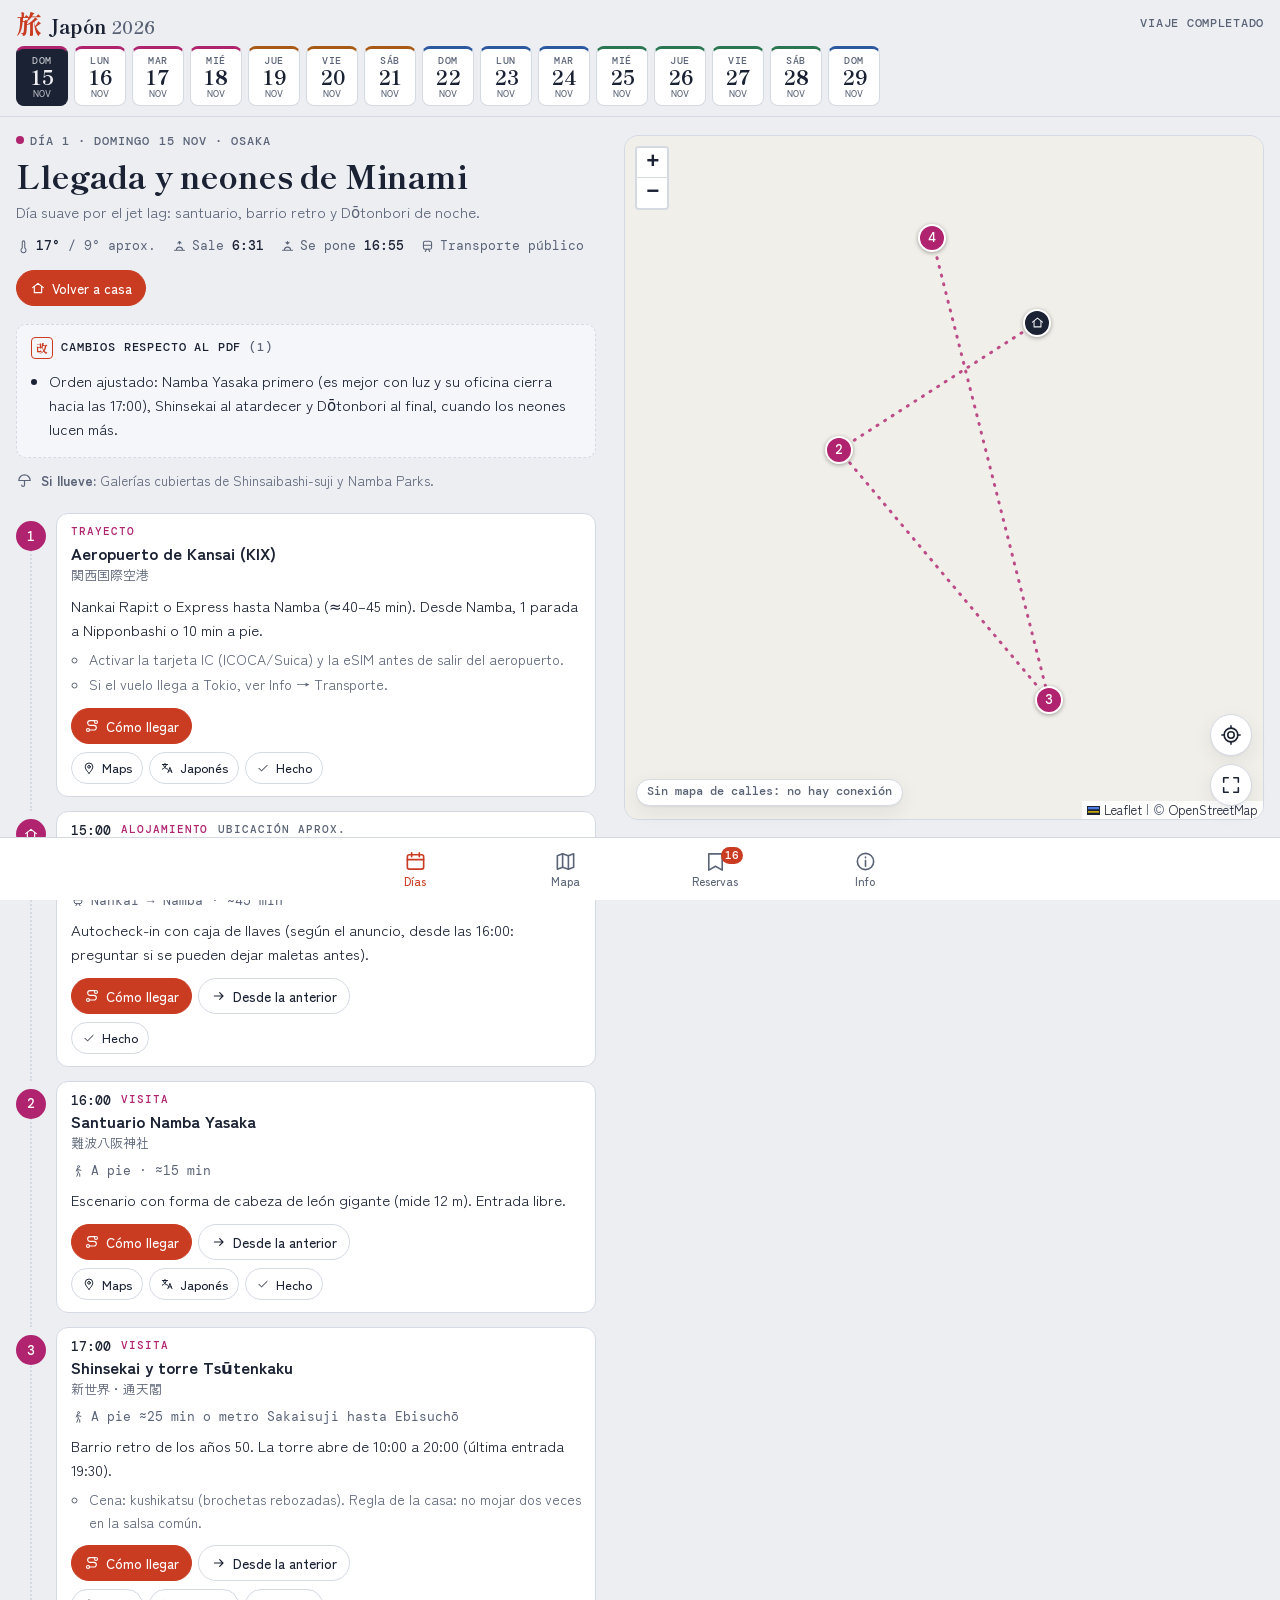
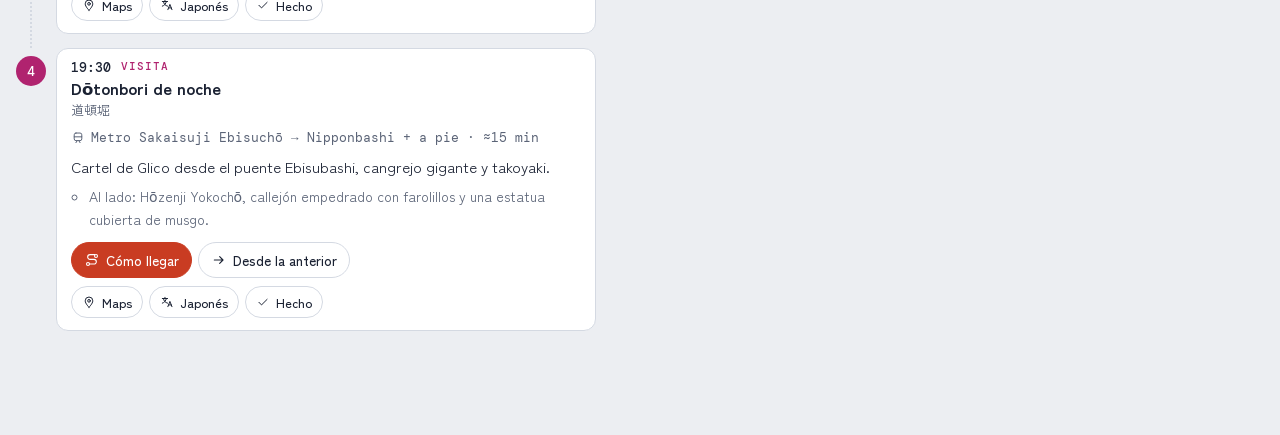
==== japon/index.html @ c103ef63 "Añadir app «Ruta Japón 2026» con itinerario revisado y mapas App web estática en japon/ para el viaj" ====
<!DOCTYPE html>
<html lang="es">
<head>
  <meta charset="UTF-8" />
  <meta name="viewport" content="width=device-width, initial-scale=1, viewport-fit=cover" />
  <title>Ruta Japón 2026</title>
  <meta name="description" content="Itinerario revisado del viaje a Japón (15–29 nov 2026) con mapas, rutas y reservas." />
  <meta name="theme-color" content="#1b2233" />
  <link rel="manifest" href="manifest.webmanifest" />
  <link rel="icon" href="icon.svg" type="image/svg+xml" />
  <link rel="apple-touch-icon" href="icon-192.png" />
  <meta name="apple-mobile-web-app-capable" content="yes" />
  <meta name="apple-mobile-web-app-status-bar-style" content="black-translucent" />
  <link rel="preconnect" href="https://fonts.googleapis.com" />
  <link rel="preconnect" href="https://fonts.gstatic.com" crossorigin />
  <link rel="stylesheet" href="https://fonts.googleapis.com/css2?family=DM+Mono:wght@400;500&family=Shippori+Mincho+B1:wght@600;800&family=Zen+Kaku+Gothic+New:wght@400;500;700&display=swap" />
  <link rel="stylesheet" href="vendor/leaflet/leaflet.css" />
  <link rel="stylesheet" href="styles.css" />
</head>
<body>
  <header class="topbar">
    <div class="topbar__row">
      <a class="brand" href="#dia-1" aria-label="Ruta Japón 2026, ir al primer día">
        <span class="brand__kanji" aria-hidden="true">旅</span>
        <span class="brand__text">Japón <span class="brand__year">2026</span></span>
      </a>
      <p class="status" id="status" aria-live="polite"></p>
    </div>
    <nav class="daystrip" id="daystrip" aria-label="Días del viaje"></nav>
  </header>

  <main id="main">
    <section class="view view--day" id="view-dias" aria-labelledby="day-title">
      <div class="day-layout">
        <div class="day-map-wrap">
          <div class="map" id="daymap" role="region" aria-label="Mapa del día"></div>
          <div class="map-tools">
            <button class="tool" type="button" id="btn-locate" aria-label="Mostrar mi ubicación">
              <svg viewBox="0 0 24 24" aria-hidden="true"><circle cx="12" cy="12" r="3.5"/><path d="M12 2v3M12 19v3M2 12h3M19 12h3"/><circle cx="12" cy="12" r="7.5" fill="none"/></svg>
            </button>
            <button class="tool" type="button" id="btn-fit" aria-label="Encuadrar todas las paradas del día">
              <svg viewBox="0 0 24 24" aria-hidden="true"><path d="M4 9V4h5M20 9V4h-5M4 15v5h5M20 15v5h-5"/></svg>
            </button>
          </div>
          <p class="map-offline" id="daymap-offline" hidden>Sin mapa de calles: no hay conexión</p>
        </div>
        <div class="day-body" id="day-body"></div>
      </div>
    </section>

    <section class="view view--map" id="view-mapa" hidden aria-label="Mapa de todo el viaje">
      <div class="overview">
        <div class="map map--full" id="tripmap" role="region" aria-label="Mapa del viaje completo"></div>
        <div class="legend" id="legend"></div>
        <div class="map-tools map-tools--overview">
          <button class="tool" type="button" id="btn-locate-2" aria-label="Mostrar mi ubicación">
            <svg viewBox="0 0 24 24" aria-hidden="true"><circle cx="12" cy="12" r="3.5"/><path d="M12 2v3M12 19v3M2 12h3M19 12h3"/><circle cx="12" cy="12" r="7.5" fill="none"/></svg>
          </button>
        </div>
        <p class="map-offline" id="tripmap-offline" hidden>Sin mapa de calles: no hay conexión</p>
      </div>
    </section>

    <section class="view view--list" id="view-reservas" hidden aria-labelledby="bk-title">
      <div class="page">
        <h1 class="page__title" id="bk-title">Reservas y trámites</h1>
        <p class="page__lead" id="bk-lead"></p>
        <ol class="bookings" id="bookings"></ol>
      </div>
    </section>

    <section class="view view--list" id="view-info" hidden aria-labelledby="info-title">
      <div class="page" id="info"></div>
    </section>
  </main>

  <nav class="tabbar" aria-label="Secciones">
    <a class="tab" href="#dia-1" data-tab="dias">
      <svg viewBox="0 0 24 24" aria-hidden="true"><rect x="3.5" y="5" width="17" height="15" rx="2"/><path d="M3.5 10h17M8 3v4M16 3v4"/></svg>
      <span>Días</span>
    </a>
    <a class="tab" href="#mapa" data-tab="mapa">
      <svg viewBox="0 0 24 24" aria-hidden="true"><path d="M9 4 3.5 6v14L9 18l6 2 5.5-2V4L15 6z"/><path d="M9 4v14M15 6v14"/></svg>
      <span>Mapa</span>
    </a>
    <a class="tab" href="#reservas" data-tab="reservas">
      <svg viewBox="0 0 24 24" aria-hidden="true"><path d="M5 4h14v17l-7-4-7 4z"/></svg>
      <span>Reservas</span><b class="tab__badge" id="bk-badge" hidden></b>
    </a>
    <a class="tab" href="#info" data-tab="info">
      <svg viewBox="0 0 24 24" aria-hidden="true"><circle cx="12" cy="12" r="8.5"/><path d="M12 11v6M12 7.5v.5"/></svg>
      <span>Info</span>
    </a>
  </nav>

  <dialog class="sheet" id="jp-sheet" aria-labelledby="jp-sheet-name">
    <form method="dialog" class="sheet__inner">
      <p class="sheet__eyebrow">Enseñar al taxista o al personal</p>
      <p class="sheet__ja" id="jp-sheet-name" lang="ja"></p>
      <p class="sheet__addr" id="jp-sheet-addr" lang="ja"></p>
      <p class="sheet__phrase" lang="ja">ここまでお願いします。</p>
      <p class="sheet__es" id="jp-sheet-es"></p>
      <button class="btn btn--primary sheet__close" value="close">Cerrar</button>
    </form>
  </dialog>

  <div class="toast" id="toast" role="status" aria-live="polite" hidden></div>

  <script src="vendor/leaflet/leaflet.js"></script>
  <script src="coast.js"></script>
  <script src="data.js"></script>
  <script src="app.js"></script>
</body>
</html>
---- japon/vendor/leaflet/leaflet.css ----
/* required styles */

.leaflet-pane,
.leaflet-tile,
.leaflet-marker-icon,
.leaflet-marker-shadow,
.leaflet-tile-container,
.leaflet-pane > svg,
.leaflet-pane > canvas,
.leaflet-zoom-box,
.leaflet-image-layer,
.leaflet-layer {
	position: absolute;
	left: 0;
	top: 0;
	}
.leaflet-container {
	overflow: hidden;
	}
.leaflet-tile,
.leaflet-marker-icon,
.leaflet-marker-shadow {
	-webkit-user-select: none;
	   -moz-user-select: none;
	        user-select: none;
	  -webkit-user-drag: none;
	}
/* Prevents IE11 from highlighting tiles in blue */
.leaflet-tile::selection {
	background: transparent;
}
/* Safari renders non-retina tile on retina better with this, but Chrome is worse */
.leaflet-safari .leaflet-tile {
	image-rendering: -webkit-optimize-contrast;
	}
/* hack that prevents hw layers "stretching" when loading new tiles */
.leaflet-safari .leaflet-tile-container {
	width: 1600px;
	height: 1600px;
	-webkit-transform-origin: 0 0;
	}
.leaflet-marker-icon,
.leaflet-marker-shadow {
	display: block;
	}
/* .leaflet-container svg: reset svg max-width decleration shipped in Joomla! (joomla.org) 3.x */
/* .leaflet-container img: map is broken in FF if you have max-width: 100% on tiles */
.leaflet-container .leaflet-overlay-pane svg {
	max-width: none !important;
	max-height: none !important;
	}
.leaflet-container .leaflet-marker-pane img,
.leaflet-container .leaflet-shadow-pane img,
.leaflet-container .leaflet-tile-pane img,
.leaflet-container img.leaflet-image-layer,
.leaflet-container .leaflet-tile {
	max-width: none !important;
	max-height: none !important;
	width: auto;
	padding: 0;
	}

.leaflet-container img.leaflet-tile {
	/* See: https://bugs.chromium.org/p/chromium/issues/detail?id=600120 */
	mix-blend-mode: plus-lighter;
}

.leaflet-container.leaflet-touch-zoom {
	-ms-touch-action: pan-x pan-y;
	touch-action: pan-x pan-y;
	}
.leaflet-container.leaflet-touch-drag {
	-ms-touch-action: pinch-zoom;
	/* Fallback for FF which doesn't support pinch-zoom */
	touch-action: none;
	touch-action: pinch-zoom;
}
.leaflet-container.leaflet-touch-drag.leaflet-touch-zoom {
	-ms-touch-action: none;
	touch-action: none;
}
.leaflet-container {
	-webkit-tap-highlight-color: transparent;
}
.leaflet-container a {
	-webkit-tap-highlight-color: rgba(51, 181, 229, 0.4);
}
.leaflet-tile {
	filter: inherit;
	visibility: hidden;
	}
.leaflet-tile-loaded {
	visibility: inherit;
	}
.leaflet-zoom-box {
	width: 0;
	height: 0;
	-moz-box-sizing: border-box;
	     box-sizing: border-box;
	z-index: 800;
	}
/* workaround for https://bugzilla.mozilla.org/show_bug.cgi?id=888319 */
.leaflet-overlay-pane svg {
	-moz-user-select: none;
	}

.leaflet-pane         { z-index: 400; }

.leaflet-tile-pane    { z-index: 200; }
.leaflet-overlay-pane { z-index: 400; }
.leaflet-shadow-pane  { z-index: 500; }
.leaflet-marker-pane  { z-index: 600; }
.leaflet-tooltip-pane   { z-index: 650; }
.leaflet-popup-pane   { z-index: 700; }

.leaflet-map-pane canvas { z-index: 100; }
.leaflet-map-pane svg    { z-index: 200; }

.leaflet-vml-shape {
	width: 1px;
	height: 1px;
	}
.lvml {
	behavior: url(#default#VML);
	display: inline-block;
	position: absolute;
	}


/* control positioning */

.leaflet-control {
	position: relative;
	z-index: 800;
	pointer-events: visiblePainted; /* IE 9-10 doesn't have auto */
	pointer-events: auto;
	}
.leaflet-top,
.leaflet-bottom {
	position: absolute;
	z-index: 1000;
	pointer-events: none;
	}
.leaflet-top {
	top: 0;
	}
.leaflet-right {
	right: 0;
	}
.leaflet-bottom {
	bottom: 0;
	}
.leaflet-left {
	left: 0;
	}
.leaflet-control {
	float: left;
	clear: both;
	}
.leaflet-right .leaflet-control {
	float: right;
	}
.leaflet-top .leaflet-control {
	margin-top: 10px;
	}
.leaflet-bottom .leaflet-control {
	margin-bottom: 10px;
	}
.leaflet-left .leaflet-control {
	margin-left: 10px;
	}
.leaflet-right .leaflet-control {
	margin-right: 10px;
	}


/* zoom and fade animations */

.leaflet-fade-anim .leaflet-popup {
	opacity: 0;
	-webkit-transition: opacity 0.2s linear;
	   -moz-transition: opacity 0.2s linear;
	        transition: opacity 0.2s linear;
	}
.leaflet-fade-anim .leaflet-map-pane .leaflet-popup {
	opacity: 1;
	}
.leaflet-zoom-animated {
	-webkit-transform-origin: 0 0;
	    -ms-transform-origin: 0 0;
	        transform-origin: 0 0;
	}
svg.leaflet-zoom-animated {
	will-change: transform;
}

.leaflet-zoom-anim .leaflet-zoom-animated {
	-webkit-transition: -webkit-transform 0.25s cubic-bezier(0,0,0.25,1);
	   -moz-transition:    -moz-transform 0.25s cubic-bezier(0,0,0.25,1);
	        transition:         transform 0.25s cubic-bezier(0,0,0.25,1);
	}
.leaflet-zoom-anim .leaflet-tile,
.leaflet-pan-anim .leaflet-tile {
	-webkit-transition: none;
	   -moz-transition: none;
	        transition: none;
	}

.leaflet-zoom-anim .leaflet-zoom-hide {
	visibility: hidden;
	}


/* cursors */

.leaflet-interactive {
	cursor: pointer;
	}
.leaflet-grab {
	cursor: -webkit-grab;
	cursor:    -moz-grab;
	cursor:         grab;
	}
.leaflet-crosshair,
.leaflet-crosshair .leaflet-interactive {
	cursor: crosshair;
	}
.leaflet-popup-pane,
.leaflet-control {
	cursor: auto;
	}
.leaflet-dragging .leaflet-grab,
.leaflet-dragging .leaflet-grab .leaflet-interactive,
.leaflet-dragging .leaflet-marker-draggable {
	cursor: move;
	cursor: -webkit-grabbing;
	cursor:    -moz-grabbing;
	cursor:         grabbing;
	}

/* marker & overlays interactivity */
.leaflet-marker-icon,
.leaflet-marker-shadow,
.leaflet-image-layer,
.leaflet-pane > svg path,
.leaflet-tile-container {
	pointer-events: none;
	}

.leaflet-marker-icon.leaflet-interactive,
.leaflet-image-layer.leaflet-interactive,
.leaflet-pane > svg path.leaflet-interactive,
svg.leaflet-image-layer.leaflet-interactive path {
	pointer-events: visiblePainted; /* IE 9-10 doesn't have auto */
	pointer-events: auto;
	}

/* visual tweaks */

.leaflet-container {
	background: #ddd;
	outline-offset: 1px;
	}
.leaflet-container a {
	color: #0078A8;
	}
.leaflet-zoom-box {
	border: 2px dotted #38f;
	background: rgba(255,255,255,0.5);
	}


/* general typography */
.leaflet-container {
	font-family: "Helvetica Neue", Arial, Helvetica, sans-serif;
	font-size: 12px;
	font-size: 0.75rem;
	line-height: 1.5;
	}


/* general toolbar styles */

.leaflet-bar {
	box-shadow: 0 1px 5px rgba(0,0,0,0.65);
	border-radius: 4px;
	}
.leaflet-bar a {
	background-color: #fff;
	border-bottom: 1px solid #ccc;
	width: 26px;
	height: 26px;
	line-height: 26px;
	display: block;
	text-align: center;
	text-decoration: none;
	color: black;
	}
.leaflet-bar a,
.leaflet-control-layers-toggle {
	background-position: 50% 50%;
	background-repeat: no-repeat;
	display: block;
	}
.leaflet-bar a:hover,
.leaflet-bar a:focus {
	background-color: #f4f4f4;
	}
.leaflet-bar a:first-child {
	border-top-left-radius: 4px;
	border-top-right-radius: 4px;
	}
.leaflet-bar a:last-child {
	border-bottom-left-radius: 4px;
	border-bottom-right-radius: 4px;
	border-bottom: none;
	}
.leaflet-bar a.leaflet-disabled {
	cursor: default;
	background-color: #f4f4f4;
	color: #bbb;
	}

.leaflet-touch .leaflet-bar a {
	width: 30px;
	height: 30px;
	line-height: 30px;
	}
.leaflet-touch .leaflet-bar a:first-child {
	border-top-left-radius: 2px;
	border-top-right-radius: 2px;
	}
.leaflet-touch .leaflet-bar a:last-child {
	border-bottom-left-radius: 2px;
	border-bottom-right-radius: 2px;
	}

/* zoom control */

.leaflet-control-zoom-in,
.leaflet-control-zoom-out {
	font: bold 18px 'Lucida Console', Monaco, monospace;
	text-indent: 1px;
	}

.leaflet-touch .leaflet-control-zoom-in, .leaflet-touch .leaflet-control-zoom-out  {
	font-size: 22px;
	}


/* layers control */

.leaflet-control-layers {
	box-shadow: 0 1px 5px rgba(0,0,0,0.4);
	background: #fff;
	border-radius: 5px;
	}
.leaflet-control-layers-toggle {
	background-image: url(images/layers.png);
	width: 36px;
	height: 36px;
	}
.leaflet-retina .leaflet-control-layers-toggle {
	background-image: url(images/layers-2x.png);
	background-size: 26px 26px;
	}
.leaflet-touch .leaflet-control-layers-toggle {
	width: 44px;
	height: 44px;
	}
.leaflet-control-layers .leaflet-control-layers-list,
.leaflet-control-layers-expanded .leaflet-control-layers-toggle {
	display: none;
	}
.leaflet-control-layers-expanded .leaflet-control-layers-list {
	display: block;
	position: relative;
	}
.leaflet-control-layers-expanded {
	padding: 6px 10px 6px 6px;
	color: #333;
	background: #fff;
	}
.leaflet-control-layers-scrollbar {
	overflow-y: scroll;
	overflow-x: hidden;
	padding-right: 5px;
	}
.leaflet-control-layers-selector {
	margin-top: 2px;
	position: relative;
	top: 1px;
	}
.leaflet-control-layers label {
	display: block;
	font-size: 13px;
	font-size: 1.08333em;
	}
.leaflet-control-layers-separator {
	height: 0;
	border-top: 1px solid #ddd;
	margin: 5px -10px 5px -6px;
	}

/* Default icon URLs */
.leaflet-default-icon-path { /* used only in path-guessing heuristic, see L.Icon.Default */
	background-image: url(images/marker-icon.png);
	}


/* attribution and scale controls */

.leaflet-container .leaflet-control-attribution {
	background: #fff;
	background: rgba(255, 255, 255, 0.8);
	margin: 0;
	}
.leaflet-control-attribution,
.leaflet-control-scale-line {
	padding: 0 5px;
	color: #333;
	line-height: 1.4;
	}
.leaflet-control-attribution a {
	text-decoration: none;
	}
.leaflet-control-attribution a:hover,
.leaflet-control-attribution a:focus {
	text-decoration: underline;
	}
.leaflet-attribution-flag {
	display: inline !important;
	vertical-align: baseline !important;
	width: 1em;
	height: 0.6669em;
	}
.leaflet-left .leaflet-control-scale {
	margin-left: 5px;
	}
.leaflet-bottom .leaflet-control-scale {
	margin-bottom: 5px;
	}
.leaflet-control-scale-line {
	border: 2px solid #777;
	border-top: none;
	line-height: 1.1;
	padding: 2px 5px 1px;
	white-space: nowrap;
	-moz-box-sizing: border-box;
	     box-sizing: border-box;
	background: rgba(255, 255, 255, 0.8);
	text-shadow: 1px 1px #fff;
	}
.leaflet-control-scale-line:not(:first-child) {
	border-top: 2px solid #777;
	border-bottom: none;
	margin-top: -2px;
	}
.leaflet-control-scale-line:not(:first-child):not(:last-child) {
	border-bottom: 2px solid #777;
	}

.leaflet-touch .leaflet-control-attribution,
.leaflet-touch .leaflet-control-layers,
.leaflet-touch .leaflet-bar {
	box-shadow: none;
	}
.leaflet-touch .leaflet-control-layers,
.leaflet-touch .leaflet-bar {
	border: 2px solid rgba(0,0,0,0.2);
	background-clip: padding-box;
	}


/* popup */

.leaflet-popup {
	position: absolute;
	text-align: center;
	margin-bottom: 20px;
	}
.leaflet-popup-content-wrapper {
	padding: 1px;
	text-align: left;
	border-radius: 12px;
	}
.leaflet-popup-content {
	margin: 13px 24px 13px 20px;
	line-height: 1.3;
	font-size: 13px;
	font-size: 1.08333em;
	min-height: 1px;
	}
.leaflet-popup-content p {
	margin: 17px 0;
	margin: 1.3em 0;
	}
.leaflet-popup-tip-container {
	width: 40px;
	height: 20px;
	position: absolute;
	left: 50%;
	margin-top: -1px;
	margin-left: -20px;
	overflow: hidden;
	pointer-events: none;
	}
.leaflet-popup-tip {
	width: 17px;
	height: 17px;
	padding: 1px;

	margin: -10px auto 0;
	pointer-events: auto;

	-webkit-transform: rotate(45deg);
	   -moz-transform: rotate(45deg);
	    -ms-transform: rotate(45deg);
	        transform: rotate(45deg);
	}
.leaflet-popup-content-wrapper,
.leaflet-popup-tip {
	background: white;
	color: #333;
	box-shadow: 0 3px 14px rgba(0,0,0,0.4);
	}
.leaflet-container a.leaflet-popup-close-button {
	position: absolute;
	top: 0;
	right: 0;
	border: none;
	text-align: center;
	width: 24px;
	height: 24px;
	font: 16px/24px Tahoma, Verdana, sans-serif;
	color: #757575;
	text-decoration: none;
	background: transparent;
	}
.leaflet-container a.leaflet-popup-close-button:hover,
.leaflet-container a.leaflet-popup-close-button:focus {
	color: #585858;
	}
.leaflet-popup-scrolled {
	overflow: auto;
	}

.leaflet-oldie .leaflet-popup-content-wrapper {
	-ms-zoom: 1;
	}
.leaflet-oldie .leaflet-popup-tip {
	width: 24px;
	margin: 0 auto;

	-ms-filter: "progid:DXImageTransform.Microsoft.Matrix(M11=0.70710678, M12=0.70710678, M21=-0.70710678, M22=0.70710678)";
	filter: progid:DXImageTransform.Microsoft.Matrix(M11=0.70710678, M12=0.70710678, M21=-0.70710678, M22=0.70710678);
	}

.leaflet-oldie .leaflet-control-zoom,
.leaflet-oldie .leaflet-control-layers,
.leaflet-oldie .leaflet-popup-content-wrapper,
.leaflet-oldie .leaflet-popup-tip {
	border: 1px solid #999;
	}


/* div icon */

.leaflet-div-icon {
	background: #fff;
	border: 1px solid #666;
	}


/* Tooltip */
/* Base styles for the element that has a tooltip */
.leaflet-tooltip {
	position: absolute;
	padding: 6px;
	background-color: #fff;
	border: 1px solid #fff;
	border-radius: 3px;
	color: #222;
	white-space: nowrap;
	-webkit-user-select: none;
	-moz-user-select: none;
	-ms-user-select: none;
	user-select: none;
	pointer-events: none;
	box-shadow: 0 1px 3px rgba(0,0,0,0.4);
	}
.leaflet-tooltip.leaflet-interactive {
	cursor: pointer;
	pointer-events: auto;
	}
.leaflet-tooltip-top:before,
.leaflet-tooltip-bottom:before,
.leaflet-tooltip-left:before,
.leaflet-tooltip-right:before {
	position: absolute;
	pointer-events: none;
	border: 6px solid transparent;
	background: transparent;
	content: "";
	}

/* Directions */

.leaflet-tooltip-bottom {
	margin-top: 6px;
}
.leaflet-tooltip-top {
	margin-top: -6px;
}
.leaflet-tooltip-bottom:before,
.leaflet-tooltip-top:before {
	left: 50%;
	margin-left: -6px;
	}
.leaflet-tooltip-top:before {
	bottom: 0;
	margin-bottom: -12px;
	border-top-color: #fff;
	}
.leaflet-tooltip-bottom:before {
	top: 0;
	margin-top: -12px;
	margin-left: -6px;
	border-bottom-color: #fff;
	}
.leaflet-tooltip-left {
	margin-left: -6px;
}
.leaflet-tooltip-right {
	margin-left: 6px;
}
.leaflet-tooltip-left:before,
.leaflet-tooltip-right:before {
	top: 50%;
	margin-top: -6px;
	}
.leaflet-tooltip-left:before {
	right: 0;
	margin-right: -12px;
	border-left-color: #fff;
	}
.leaflet-tooltip-right:before {
	left: 0;
	margin-left: -12px;
	border-right-color: #fff;
	}

/* Printing */

@media print {
	/* Prevent printers from removing background-images of controls. */
	.leaflet-control {
		-webkit-print-color-adjust: exact;
		print-color-adjust: exact;
		}
	}
---- japon/styles.css ----
/* Cuaderno de ruta: tira de días como billetes de tren, mapa del día y cronología
   numerada con sellos hanko al completar cada parada. Tinta índigo, bermellón de torii. */
:root {
  --bg: #eceef2;
  --surface: #ffffff;
  --surface-2: #f5f6f9;
  --ink: #1b2233;
  --muted: #5b6477;
  --line: #d4d9e2;
  --shu: #c93c22;
  --shu-ink: #ffffff;
  --osaka: #b0236f;
  --kyoto: #a85a14;
  --tokyo: #2c58a0;
  --car: #2a7650;
  --ok: #2a7650;
  --warn: #a8620c;
  --sea: #d9e3ee;
  --land: #f1efe9;
  --shadow: 0 1px 2px rgba(27, 34, 51, .06), 0 6px 20px rgba(27, 34, 51, .07);

  --f-display: 'Shippori Mincho B1', 'Hiragino Mincho ProN', 'Yu Mincho', Georgia, serif;
  --f-body: 'Zen Kaku Gothic New', 'Hiragino Sans', 'Noto Sans JP', system-ui, -apple-system, 'Segoe UI', sans-serif;
  --f-mono: 'DM Mono', ui-monospace, 'SF Mono', Menlo, Consolas, monospace;

  --gutter-l: max(16px, env(safe-area-inset-left, 0px));
  --gutter-r: max(16px, env(safe-area-inset-right, 0px));
  --top-h: 132px;
  --tab-h: 62px;
  color-scheme: light;
}

@media (prefers-color-scheme: dark) {
  :root:not([data-theme="light"]) {
    --bg: #0f121a;
    --surface: #171c27;
    --surface-2: #1d2331;
    --ink: #e7e9ef;
    --muted: #9aa3b6;
    --line: #2b3244;
    --shu: #ff6b4e;
    --shu-ink: #1a0d09;
    --osaka: #f070b6;
    --kyoto: #e9a05a;
    --tokyo: #86aaf0;
    --car: #63c792;
    --ok: #63c792;
    --warn: #e9b05a;
    --sea: #121a26;
    --land: #232a38;
    --shadow: 0 1px 2px rgba(0, 0, 0, .3), 0 8px 24px rgba(0, 0, 0, .35);
    color-scheme: dark;
  }
}
:root[data-theme="dark"] {
  --bg: #0f121a;
  --surface: #171c27;
  --surface-2: #1d2331;
  --ink: #e7e9ef;
  --muted: #9aa3b6;
  --line: #2b3244;
  --shu: #ff6b4e;
  --shu-ink: #1a0d09;
  --osaka: #f070b6;
  --kyoto: #e9a05a;
  --tokyo: #86aaf0;
  --car: #63c792;
  --ok: #63c792;
  --warn: #e9b05a;
  --sea: #121a26;
  --land: #232a38;
  --shadow: 0 1px 2px rgba(0, 0, 0, .3), 0 8px 24px rgba(0, 0, 0, .35);
  color-scheme: dark;
}

*, *::before, *::after { box-sizing: border-box; }
html { -webkit-text-size-adjust: 100%; }
body {
  margin: 0;
  background: var(--bg);
  color: var(--ink);
  font: 400 15px/1.6 var(--f-body);
  -webkit-font-smoothing: antialiased;
  padding-bottom: calc(var(--tab-h) + env(safe-area-inset-bottom, 0px));
  overflow-x: hidden;
}
[hidden] { display: none !important; }
a { color: inherit; }
button { font: inherit; color: inherit; }
:focus-visible { outline: 2px solid var(--shu); outline-offset: 2px; border-radius: 6px; }
h1, h2, h3 { text-wrap: balance; }
svg { stroke: currentColor; stroke-width: 1.7; stroke-linecap: round; stroke-linejoin: round; fill: none; }

/* ── Cabecera ─────────────────────────────────────────────── */
.topbar {
  position: sticky;
  top: 0;
  z-index: 1000;
  background: var(--bg);
  padding-top: env(safe-area-inset-top, 0px);
  border-bottom: 1px solid var(--line);
}
.topbar__row {
  display: flex;
  align-items: center;
  justify-content: space-between;
  gap: 12px;
  padding-block: 10px 6px;
  padding-left: var(--gutter-l);
  padding-right: var(--gutter-r);
  max-width: 1280px;
  margin-inline: auto;
}
.brand { display: flex; align-items: baseline; gap: 8px; text-decoration: none; }
.brand__kanji {
  font: 800 26px/1 var(--f-display);
  color: var(--shu);
}
.brand__text { font: 800 19px/1 var(--f-display); letter-spacing: .01em; }
.brand__year { color: var(--muted); font-weight: 600; }
.status {
  margin: 0;
  font: 500 12px/1.2 var(--f-mono);
  letter-spacing: .06em;
  text-transform: uppercase;
  color: var(--muted);
  text-align: right;
}
.status b { color: var(--ink); font-weight: 500; }

.daystrip {
  display: flex;
  gap: 6px;
  overflow-x: auto;
  scroll-snap-type: x proximity;
  padding-block: 4px 10px;
  padding-left: var(--gutter-l);
  padding-right: var(--gutter-r);
  scrollbar-width: none;
  max-width: 1280px;
  margin-inline: auto;
}
.daystrip::-webkit-scrollbar { display: none; }
.ticket {
  --c: var(--tokyo);
  flex: 0 0 auto;
  scroll-snap-align: center;
  display: grid;
  justify-items: center;
  gap: 1px;
  width: 52px;
  padding: 7px 0 6px;
  border-radius: 8px;
  border: 1px solid var(--line);
  border-top: 3px solid var(--c);
  background: var(--surface);
  text-decoration: none;
  position: relative;
  font-variant-numeric: tabular-nums;
}
.ticket__wd { font: 500 10px/1 var(--f-mono); letter-spacing: .08em; color: var(--muted); }
.ticket__d { font: 800 19px/1.1 var(--f-display); }
.ticket__m { font: 400 10px/1 var(--f-mono); color: var(--muted); }
.ticket[aria-current="page"] { background: var(--ink); color: var(--bg); border-color: var(--ink); border-top-color: var(--c); }
.ticket[aria-current="page"] .ticket__wd,
.ticket[aria-current="page"] .ticket__m { color: var(--bg); opacity: .75; }
.ticket.is-today::after {
  content: 'HOY';
  position: absolute;
  top: -9px;
  right: -4px;
  font: 500 9px/1 var(--f-mono);
  background: var(--shu);
  color: var(--shu-ink);
  padding: 3px 4px;
  border-radius: 4px;
}
.ticket.is-complete .ticket__d::after { content: '·'; color: var(--shu); margin-left: 1px; }
.ticket[data-phase="osaka"] { --c: var(--osaka); }
.ticket[data-phase="kyoto"] { --c: var(--kyoto); }
.ticket[data-phase="tokyo"] { --c: var(--tokyo); }
.ticket[data-phase="car"] { --c: var(--car); }

/* ── Vista de día ─────────────────────────────────────────── */
.day-layout {
  max-width: 1280px;
  margin-inline: auto;
}
.day-map-wrap { position: relative; }
.map {
  height: 40vh;
  min-height: 260px;
  max-height: 460px;
  background: var(--sea);
  z-index: 0;
}
.map-tools {
  position: absolute;
  right: var(--gutter-r);
  bottom: 14px;
  display: grid;
  gap: 8px;
  z-index: 500;
}
.tool {
  width: 42px;
  height: 42px;
  display: grid;
  place-items: center;
  border-radius: 50%;
  border: 1px solid var(--line);
  background: var(--surface);
  box-shadow: var(--shadow);
  cursor: pointer;
}
.tool svg { width: 22px; height: 22px; }
.tool.is-on { color: var(--shu); border-color: var(--shu); }
.map-offline {
  position: absolute;
  left: var(--gutter-l);
  bottom: 14px;
  max-width: calc(100% - var(--gutter-l) - var(--gutter-r) - 56px);
  margin: 0;
  z-index: 500;
  padding: 5px 10px;
  border-radius: 999px;
  background: var(--surface);
  border: 1px solid var(--line);
  font: 500 11.5px/1.3 var(--f-mono);
  color: var(--muted);
  box-shadow: var(--shadow);
}

.day-body {
  padding-left: var(--gutter-l);
  padding-right: var(--gutter-r);
  padding-block: 18px 28px;
  min-width: 0;
}
.eyebrow {
  margin: 0 0 6px;
  font: 500 11.5px/1.3 var(--f-mono);
  letter-spacing: .09em;
  text-transform: uppercase;
  color: var(--muted);
}
.eyebrow .phase-dot { display: inline-block; width: 8px; height: 8px; border-radius: 50%; background: var(--c); margin-right: 6px; vertical-align: 1px; }
.day-title {
  margin: 0;
  font: 800 clamp(24px, 6.4vw, 32px)/1.2 var(--f-display);
  letter-spacing: -.005em;
}
.day-sub { margin: 6px 0 0; color: var(--muted); max-width: 62ch; }

.meta {
  display: flex;
  flex-wrap: wrap;
  gap: 6px 16px;
  margin: 14px 0 0;
  padding: 0;
  list-style: none;
  font: 400 12.5px/1.4 var(--f-mono);
  color: var(--muted);
  font-variant-numeric: tabular-nums;
}
.meta li { display: flex; align-items: center; gap: 5px; }
.meta svg { width: 15px; height: 15px; }
.meta b { color: var(--ink); font-weight: 500; }

.day-actions { display: flex; flex-wrap: wrap; gap: 8px; margin-top: 14px; }

.btn {
  display: inline-flex;
  align-items: center;
  gap: 6px;
  min-height: 36px;
  padding: 7px 13px;
  border-radius: 999px;
  border: 1px solid var(--line);
  background: var(--surface);
  font: 500 13.5px/1.2 var(--f-body);
  text-decoration: none;
  cursor: pointer;
  white-space: nowrap;
}
.btn svg { width: 16px; height: 16px; }
.btn--primary { background: var(--shu); border-color: var(--shu); color: var(--shu-ink); }
.btn--ghost { background: transparent; }
.btn:hover { border-color: var(--ink); }
.btn--primary:hover { border-color: var(--shu); filter: brightness(1.06); }

.review {
  margin: 18px 0 0;
  padding: 12px 14px 12px;
  border: 1px dashed var(--line);
  border-radius: 10px;
  background: var(--surface-2);
}
.review summary {
  cursor: pointer;
  list-style: none;
  display: flex;
  align-items: center;
  gap: 8px;
  font: 500 12px/1.3 var(--f-mono);
  letter-spacing: .07em;
  text-transform: uppercase;
}
.review summary::-webkit-details-marker { display: none; }
.review summary .seal {
  display: inline-grid;
  place-items: center;
  width: 22px;
  height: 22px;
  border: 1.5px solid var(--shu);
  color: var(--shu);
  border-radius: 4px;
  font: 800 12px/1 var(--f-display);
  letter-spacing: 0;
}
.review summary .count { color: var(--muted); }
.review ul { margin: 10px 0 0; padding-left: 18px; }
.review li { margin: 4px 0; max-width: 70ch; }
.rain { margin: 12px 0 0; font-size: 13.5px; color: var(--muted); display: flex; gap: 8px; }
.rain svg { width: 17px; height: 17px; flex: 0 0 auto; margin-top: 2px; }

/* Cronología */
.timeline { list-style: none; margin: 22px 0 0; padding: 0; }
.stop {
  --c: var(--tokyo);
  display: grid;
  grid-template-columns: 30px minmax(0, 1fr);
  column-gap: 10px;
  position: relative;
  padding-bottom: 14px;
}
.stop::before {
  content: '';
  position: absolute;
  left: 14px;
  top: 34px;
  bottom: 0;
  border-left: 2px dotted var(--line);
}
.stop:last-child::before { display: none; }
.stop[data-phase="osaka"] { --c: var(--osaka); }
.stop[data-phase="kyoto"] { --c: var(--kyoto); }
.stop[data-phase="tokyo"] { --c: var(--tokyo); }
.stop[data-phase="car"] { --c: var(--car); }
.stop__time {
  font: 500 13px/1 var(--f-mono);
  color: var(--ink);
  font-variant-numeric: tabular-nums;
  letter-spacing: 0;
}
.stop__num {
  margin-top: 8px;
  width: 30px;
  height: 30px;
  border-radius: 50%;
  background: var(--c);
  color: #fff;
  display: grid;
  place-items: center;
  font: 500 13px/1 var(--f-mono);
  border: none;
  padding: 0;
  cursor: pointer;
  position: relative;
  z-index: 1;
}
.stop__num svg { width: 16px; height: 16px; stroke: #fff; }
.stop__num:disabled { cursor: default; }
.stop--opt .stop__num { background: var(--surface); color: var(--c); border: 2px dashed var(--c); }
.stop--opt .stop__num svg { stroke: var(--c); }
.stop__card {
  min-width: 0;
  background: var(--surface);
  border: 1px solid var(--line);
  border-radius: 12px;
  padding: 12px 14px 12px;
  position: relative;
  overflow: hidden;
}
.stop.is-focus .stop__card { border-color: var(--c); box-shadow: 0 0 0 1px var(--c); }
.stop__kind {
  margin: 0;
  font: 500 10.5px/1.2 var(--f-mono);
  letter-spacing: .09em;
  text-transform: uppercase;
  color: var(--c);
  display: flex;
  flex-wrap: wrap;
  align-items: center;
  gap: 4px 10px;
  padding-right: 52px;
}
.stop__kind .tag { color: var(--muted); }
.stop__name { margin: 3px 0 0; font: 700 16.5px/1.35 var(--f-body); }
.stop__ja { margin: 1px 0 0; font-size: 13px; color: var(--muted); }
.stop__how {
  margin: 8px 0 0;
  font: 400 12.5px/1.45 var(--f-mono);
  color: var(--muted);
  display: flex;
  gap: 6px;
}
.stop__how svg { width: 14px; height: 14px; flex: 0 0 auto; margin-top: 2px; }
.stop__note { margin: 8px 0 0; max-width: 68ch; }
.stop__tips { margin: 6px 0 0; padding-left: 18px; font-size: 14px; color: var(--muted); }
.stop__tips li { margin: 3px 0; }
.shops { display: flex; flex-wrap: wrap; gap: 6px; margin: 10px 0 0; padding: 0; list-style: none; }
.shops a {
  display: inline-flex;
  align-items: center;
  gap: 5px;
  padding: 4px 10px;
  border-radius: 6px;
  background: var(--surface-2);
  border: 1px solid var(--line);
  font-size: 13px;
  text-decoration: none;
}
.shops a svg { width: 13px; height: 13px; }
.stop__actions { display: flex; flex-wrap: wrap; gap: 6px; margin-top: 12px; }
.stop__actions:empty { display: none; }
.stop__actions .btn { min-height: 36px; padding: 7px 12px; font-size: 13.5px; }
.stop__more { display: flex; flex-wrap: wrap; gap: 6px; margin-top: 8px; }
.btn--sm { min-height: 32px; padding: 5px 10px; font-size: 12.5px; background: transparent; }
.btn--sm svg { width: 14px; height: 14px; }
.dist {
  font: 500 11px/1 var(--f-mono);
  color: var(--ink);
  background: var(--surface-2);
  border: 1px solid var(--line);
  padding: 3px 6px;
  border-radius: 4px;
  letter-spacing: .02em;
  text-transform: none;
}
.btn-done[aria-pressed="true"] { border-color: var(--shu); background: var(--shu); color: var(--shu-ink); }

/* Sello hanko 済 al completar */
.hanko {
  position: absolute;
  top: 10px;
  right: 10px;
  width: 46px;
  height: 46px;
  border: 2.5px solid var(--shu);
  border-radius: 50%;
  color: var(--shu);
  display: grid;
  place-items: center;
  font: 800 22px/1 var(--f-display);
  transform: rotate(-14deg);
  opacity: .85;
  pointer-events: none;
}
.stop.is-done .stop__card > *:not(.hanko):not(.stop__actions):not(.stop__more) { opacity: .62; }
.stop.is-done .stop__name { padding-right: 40px; }
.stop.is-done .stop__num { box-shadow: 0 0 0 3px var(--bg), 0 0 0 5px var(--shu); }
@media (prefers-reduced-motion: no-preference) {
  .hanko.is-new { animation: stamp .32s cubic-bezier(.2, 1.4, .4, 1) both; }
  @keyframes stamp { from { transform: rotate(-14deg) scale(1.8); opacity: 0; } to { transform: rotate(-14deg) scale(1); opacity: .85; } }
}

/* ── Marcadores del mapa ──────────────────────────────────── */
.pin {
  --c: var(--tokyo);
  width: 28px;
  height: 28px;
  border-radius: 50%;
  background: var(--c);
  color: #fff;
  display: grid;
  place-items: center;
  font: 500 12.5px/1 var(--f-mono);
  border: 2px solid var(--surface);
  box-shadow: 0 1px 4px rgba(0, 0, 0, .35);
}
.pin--osaka { --c: var(--osaka); }
.pin--kyoto { --c: var(--kyoto); }
.pin--tokyo { --c: var(--tokyo); }
.pin--car { --c: var(--car); }
.pin--opt { background: var(--surface); color: var(--c); border: 2px dashed var(--c); }
.pin--home { background: var(--ink); color: var(--bg); }
.pin--home svg { width: 15px; height: 15px; stroke: var(--bg); }
.pin--sm svg { width: 12px; height: 12px; }
.pin.is-done { outline: 2px solid var(--shu); outline-offset: 1px; }
.pin--dot { width: 14px; height: 14px; border-width: 2px; font-size: 0; }
.me-dot {
  width: 18px;
  height: 18px;
  border-radius: 50%;
  background: #2f80ed;
  border: 3px solid #fff;
  box-shadow: 0 0 0 6px rgba(47, 128, 237, .25);
}
.leaflet-container { font: 400 13px/1.45 var(--f-body); background: var(--sea); }
.leaflet-popup-content-wrapper, .leaflet-popup-tip { background: var(--surface); color: var(--ink); box-shadow: var(--shadow); }
.leaflet-popup-content { margin: 12px 14px; min-width: 180px; }
.leaflet-container a.leaflet-popup-close-button { color: var(--muted); }
.pop__t { margin: 0; font: 500 11px/1.2 var(--f-mono); letter-spacing: .06em; text-transform: uppercase; color: var(--muted); }
.pop__n { margin: 3px 0 2px; font-weight: 700; font-size: 14.5px; }
.pop__ja { margin: 0 0 8px; color: var(--muted); font-size: 12.5px; }
.pop__approx { margin: 0 0 8px; font-size: 12px; color: var(--warn); }
.pop__a { display: flex; flex-wrap: wrap; gap: 6px; }
.pop__a .btn { min-height: 30px; padding: 5px 10px; font-size: 12.5px; }
.leaflet-container .btn--primary { color: var(--shu-ink); }
.leaflet-control-attribution { background: color-mix(in srgb, var(--surface) 85%, transparent) !important; color: var(--muted); }
.leaflet-control-attribution a { color: var(--ink); }
.leaflet-control-zoom a { background: var(--surface); color: var(--ink); border-color: var(--line) !important; }
.leaflet-bar { border-color: var(--line) !important; }
.coast { fill: var(--land); stroke: var(--line); }
.route--osaka { stroke: var(--osaka); }
.route--kyoto { stroke: var(--kyoto); }
.route--tokyo { stroke: var(--tokyo); }
.route--car { stroke: var(--car); }
@media (prefers-color-scheme: dark) {
  :root:not([data-theme="light"]) .tiles { filter: invert(1) hue-rotate(180deg) brightness(.92) contrast(.88) saturate(.7); }
}
:root[data-theme="dark"] .tiles { filter: invert(1) hue-rotate(180deg) brightness(.92) contrast(.88) saturate(.7); }

/* ── Mapa general ─────────────────────────────────────────── */
.overview { position: relative; }
.map--full {
  height: calc(100vh - var(--top-h) - var(--tab-h) - env(safe-area-inset-bottom, 0px) - env(safe-area-inset-top, 0px));
  height: calc(100dvh - var(--top-h) - var(--tab-h) - env(safe-area-inset-bottom, 0px) - env(safe-area-inset-top, 0px));
  max-height: none;
  min-height: 320px;
}
.legend {
  position: absolute;
  top: 10px;
  left: var(--gutter-l);
  right: calc(var(--gutter-r) + 50px);
  display: flex;
  flex-wrap: wrap;
  gap: 6px;
  z-index: 500;
  pointer-events: none;
}
.chip {
  --c: var(--tokyo);
  pointer-events: auto;
  display: inline-flex;
  align-items: center;
  gap: 6px;
  padding: 5px 10px;
  border-radius: 999px;
  border: 1px solid var(--line);
  background: var(--surface);
  font: 500 12.5px/1.2 var(--f-body);
  box-shadow: var(--shadow);
  cursor: pointer;
}
.chip::before { content: ''; width: 9px; height: 9px; border-radius: 50%; background: var(--c); }
.chip[aria-pressed="false"] { opacity: .5; }
.chip[data-phase="osaka"] { --c: var(--osaka); }
.chip[data-phase="kyoto"] { --c: var(--kyoto); }
.chip[data-phase="tokyo"] { --c: var(--tokyo); }
.chip[data-phase="car"] { --c: var(--car); }
.map-tools--overview { bottom: 18px; }
.overview .map-offline { bottom: 18px; }

/* ── Páginas de lista (reservas, info) ────────────────────── */
.page {
  max-width: 780px;
  margin-inline: auto;
  padding-left: var(--gutter-l);
  padding-right: var(--gutter-r);
  padding-block: 22px 32px;
}
.page__title { margin: 0; font: 800 28px/1.2 var(--f-display); }
.page__lead { margin: 8px 0 0; color: var(--muted); max-width: 62ch; }
.page h2 {
  margin: 30px 0 10px;
  font: 800 20px/1.3 var(--f-display);
}
.page h2 + p { margin-top: 0; }

.bookings { list-style: none; margin: 18px 0 0; padding: 0; display: grid; gap: 10px; }
.bk {
  display: grid;
  grid-template-columns: 30px minmax(0, 1fr);
  gap: 10px;
  padding: 13px 14px;
  border-radius: 12px;
  background: var(--surface);
  border: 1px solid var(--line);
}
.bk.is-done { background: var(--surface-2); }
.bk.is-done .bk__title { text-decoration: line-through; text-decoration-color: var(--muted); }
.bk__check {
  appearance: none;
  -webkit-appearance: none;
  width: 24px;
  height: 24px;
  margin: 2px 0 0;
  border-radius: 6px;
  border: 2px solid var(--line);
  background: var(--surface);
  display: grid;
  place-items: center;
  cursor: pointer;
}
.bk__check:checked { background: var(--shu); border-color: var(--shu); }
.bk__check:checked::after { content: ''; width: 6px; height: 11px; border: solid var(--shu-ink); border-width: 0 2.5px 2.5px 0; transform: translateY(-1px) rotate(45deg); }
.bk__top { display: flex; flex-wrap: wrap; align-items: baseline; gap: 4px 10px; }
.bk__title { margin: 0; font-weight: 700; font-size: 15.5px; }
.bk__who { margin: 2px 0 0; font: 400 12.5px/1.4 var(--f-mono); color: var(--muted); }
.bk__body { margin: 6px 0 0; font-size: 14px; color: var(--muted); max-width: 66ch; }
.pill {
  font: 500 10.5px/1 var(--f-mono);
  letter-spacing: .06em;
  text-transform: uppercase;
  padding: 4px 7px;
  border-radius: 4px;
  border: 1px solid currentColor;
  white-space: nowrap;
}
.pill--urgent { color: var(--shu); }
.pill--late { background: var(--shu); color: var(--shu-ink); border-color: var(--shu); }
.pill--opens { color: var(--tokyo); }
.pill--later { color: var(--muted); }
.pill--done { color: var(--ok); }

.changes { margin: 12px 0 0; padding: 0; list-style: none; display: grid; gap: 8px; }
.changes li {
  display: grid;
  grid-template-columns: 54px minmax(0, 1fr);
  gap: 10px;
  padding: 10px 12px;
  background: var(--surface);
  border: 1px solid var(--line);
  border-radius: 10px;
}
.changes a { font: 500 12px/1.4 var(--f-mono); color: var(--shu); text-decoration: none; letter-spacing: .03em; }
.changes p { margin: 0; }

.acc { border-top: 1px solid var(--line); }
.acc:last-of-type { border-bottom: 1px solid var(--line); }
.acc summary {
  cursor: pointer;
  list-style: none;
  padding: 14px 0;
  font: 700 16px/1.3 var(--f-body);
  display: flex;
  justify-content: space-between;
  gap: 12px;
}
.acc summary::-webkit-details-marker { display: none; }
.acc summary::after { content: '+'; font: 400 20px/1 var(--f-mono); color: var(--muted); }
.acc[open] summary::after { content: '−'; }
.acc ul { margin: 0 0 16px; padding-left: 18px; }
.acc li { margin: 6px 0; max-width: 68ch; }

.phrases { list-style: none; margin: 0 0 16px; padding: 0; display: grid; gap: 6px; }
.phrase {
  width: 100%;
  text-align: left;
  display: grid;
  gap: 1px;
  padding: 9px 12px;
  background: var(--surface);
  border: 1px solid var(--line);
  border-radius: 10px;
  cursor: pointer;
}
.phrase__ja { font-size: 17px; font-weight: 500; }
.phrase__ro { font: 400 12.5px/1.4 var(--f-mono); color: var(--muted); }
.phrase__es { font-size: 13.5px; }

.lodging { display: grid; gap: 12px; margin: 0 0 16px; }
.lodge {
  padding: 13px 14px;
  background: var(--surface);
  border: 1px solid var(--line);
  border-radius: 12px;
  display: grid;
  gap: 8px;
}
.lodge__label { margin: 0; font: 500 11px/1.2 var(--f-mono); letter-spacing: .08em; text-transform: uppercase; color: var(--muted); }
.lodge__name { margin: 0; font-weight: 700; }
.lodge__note { margin: 0; font-size: 13px; color: var(--muted); }
.lodge label { font-size: 13px; color: var(--muted); }
.lodge input {
  width: 100%;
  min-width: 0;
  padding: 9px 11px;
  border-radius: 8px;
  border: 1px solid var(--line);
  background: var(--surface-2);
  color: var(--ink);
  font: 400 14.5px/1.3 var(--f-body);
}
.lodge__row { display: flex; flex-wrap: wrap; gap: 8px; }

.sos { list-style: none; margin: 0 0 16px; padding: 0; display: grid; gap: 6px; }
.sos li {
  display: flex;
  justify-content: space-between;
  align-items: center;
  gap: 12px;
  padding: 10px 12px;
  background: var(--surface);
  border: 1px solid var(--line);
  border-radius: 10px;
}
.sos span { min-width: 0; }
.sos a { font: 500 15px/1.2 var(--f-mono); color: var(--shu); text-decoration: none; white-space: nowrap; font-variant-numeric: tabular-nums; }
.fineprint { font-size: 12.5px; color: var(--muted); margin-top: 26px; }

/* ── Barra inferior ──────────────────────────────────────── */
.tabbar {
  position: fixed;
  left: 0;
  right: 0;
  bottom: 0;
  z-index: 1000;
  display: grid;
  grid-template-columns: repeat(4, 1fr);
  background: var(--surface);
  border-top: 1px solid var(--line);
  padding-bottom: env(safe-area-inset-bottom, 0px);
  padding-left: var(--gutter-l);
  padding-right: var(--gutter-r);
}
.tab {
  height: var(--tab-h);
  display: grid;
  justify-items: center;
  align-content: center;
  gap: 3px;
  text-decoration: none;
  color: var(--muted);
  font: 500 11.5px/1 var(--f-body);
  position: relative;
}
.tab svg { width: 23px; height: 23px; }
.tab[aria-current="page"] { color: var(--shu); }
.tab__badge {
  position: absolute;
  top: 9px;
  left: calc(50% + 6px);
  min-width: 17px;
  height: 17px;
  padding: 0 4px;
  border-radius: 9px;
  background: var(--shu);
  color: var(--shu-ink);
  font: 500 10.5px/17px var(--f-mono);
  text-align: center;
}

/* ── Hoja en japonés y avisos ─────────────────────────────── */
.sheet {
  width: min(560px, calc(100vw - 32px));
  border: none;
  border-radius: 16px;
  padding: 0;
  background: var(--surface);
  color: var(--ink);
  box-shadow: var(--shadow);
}
.sheet::backdrop { background: rgba(10, 12, 18, .55); }
.sheet__inner { padding: 22px 20px 20px; display: grid; gap: 10px; text-align: center; }
.sheet__eyebrow { margin: 0; font: 500 11px/1.2 var(--f-mono); letter-spacing: .08em; text-transform: uppercase; color: var(--muted); }
.sheet__ja { margin: 6px 0 0; font: 700 clamp(28px, 8vw, 40px)/1.3 var(--f-body); word-break: break-word; }
.sheet__addr { margin: 0; font-size: 17px; word-break: break-word; }
.sheet__phrase { margin: 8px 0 0; font-size: 22px; color: var(--shu); font-weight: 700; }
.sheet__es { margin: 0; color: var(--muted); font-size: 14px; }
.sheet__close { justify-self: center; margin-top: 8px; }

.toast {
  position: fixed;
  left: 50%;
  transform: translateX(-50%);
  bottom: calc(var(--tab-h) + env(safe-area-inset-bottom, 0px) + 12px);
  z-index: 1100;
  max-width: calc(100vw - 32px);
  padding: 10px 14px;
  border-radius: 10px;
  background: var(--ink);
  color: var(--bg);
  font-size: 13.5px;
  box-shadow: var(--shadow);
}

/* ── Escritorio ───────────────────────────────────────────── */
@media (min-width: 960px) {
  .day-layout {
    display: grid;
    grid-template-columns: minmax(0, 1fr) minmax(0, 1.05fr);
    align-items: start;
  }
  .day-map-wrap {
    order: 2;
    position: sticky;
    top: calc(var(--top-h) + env(safe-area-inset-top, 0px));
    padding: 18px var(--gutter-r) 18px 0;
  }
  .day-map-wrap .map {
    height: calc(100vh - var(--top-h) - var(--tab-h) - 36px);
    max-height: none;
    border-radius: 14px;
    border: 1px solid var(--line);
  }
  .day-map-wrap .map-tools { right: calc(var(--gutter-r) + 12px); bottom: 32px; }
  .day-map-wrap .map-offline { left: 12px; bottom: 32px; }
  .day-body { order: 1; padding-right: 28px; }
  .tabbar { grid-template-columns: repeat(4, minmax(0, 150px)); justify-content: center; }
}
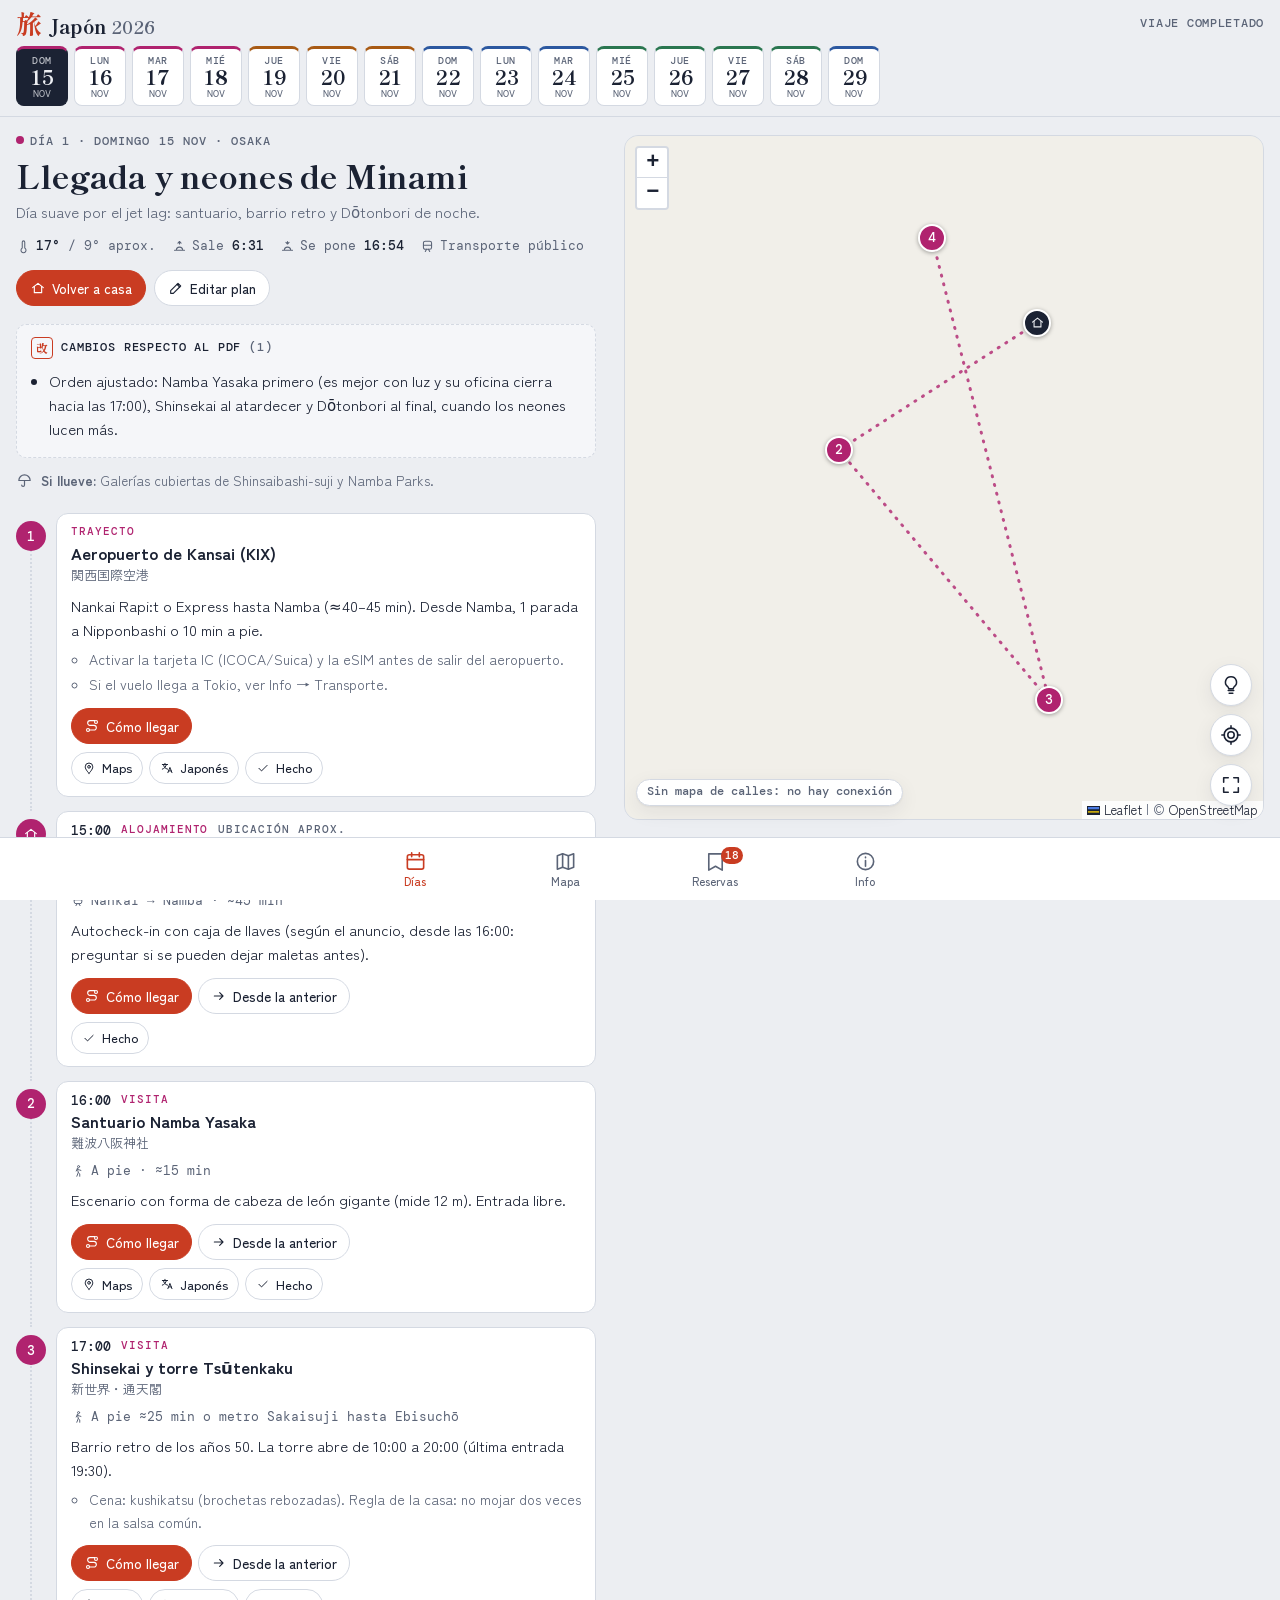
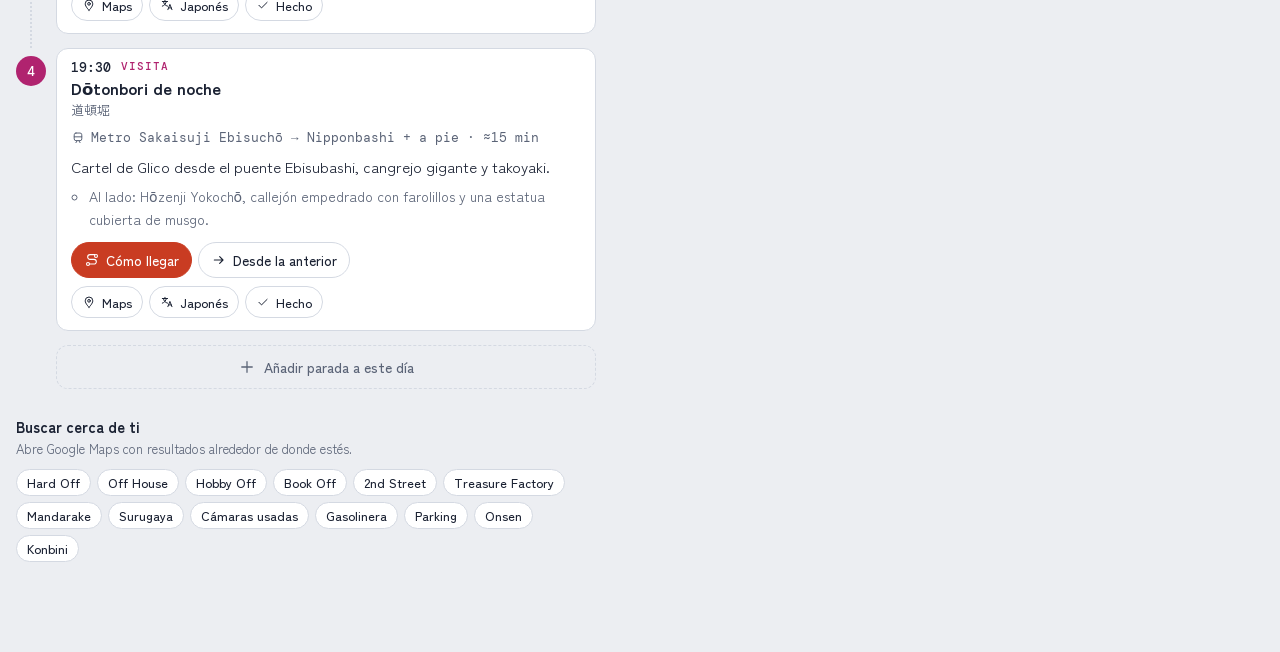
==== commit eae889f0: "Plan editable y catálogo de ideas en la app del viaje a Japón - Editar cada día: subir/bajar paradas" ====
--- a/japon/index.html
+++ b/japon/index.html
@@ -34,7 +34,14 @@
       <div class="day-layout">
         <div class="day-map-wrap">
           <div class="map" id="daymap" role="region" aria-label="Mapa del día"></div>
+          <div class="pick-banner" id="pick-banner" hidden>
+            <span>Toca el mapa donde está el sitio</span>
+            <button class="btn btn--sm" type="button" id="pick-cancel">Cancelar</button>
+          </div>
           <div class="map-tools">
+            <button class="tool" type="button" id="btn-ideas" aria-label="Mostrar ideas cerca de este día" aria-pressed="false">
+              <svg viewBox="0 0 24 24" aria-hidden="true"><path d="M9 18h6M10 21h4M12 3a6 6 0 0 0-3.5 10.9c.6.5 1 1.2 1 2.1h5c0-.9.4-1.6 1-2.1A6 6 0 0 0 12 3z"/></svg>
+            </button>
             <button class="tool" type="button" id="btn-locate" aria-label="Mostrar mi ubicación">
               <svg viewBox="0 0 24 24" aria-hidden="true"><circle cx="12" cy="12" r="3.5"/><path d="M12 2v3M12 19v3M2 12h3M19 12h3"/><circle cx="12" cy="12" r="7.5" fill="none"/></svg>
             </button>
@@ -104,11 +111,64 @@
     </form>
   </dialog>
 
+  <dialog class="sheet sheet--add" id="add-sheet" aria-labelledby="add-title">
+    <div class="add">
+      <div class="add__head">
+        <h2 class="add__title" id="add-title">Añadir parada</h2>
+        <button class="tool tool--sm" type="button" data-close-add aria-label="Cerrar">
+          <svg viewBox="0 0 24 24" aria-hidden="true"><path d="M6 6l12 12M18 6 6 18"/></svg>
+        </button>
+      </div>
+      <div class="seg" role="tablist" aria-label="Cómo añadir">
+        <button class="seg__btn" type="button" role="tab" data-addtab="ideas" aria-selected="true">Ideas investigadas</button>
+        <button class="seg__btn" type="button" role="tab" data-addtab="mine" aria-selected="false">Mi propio sitio</button>
+      </div>
+      <div class="add__panel" id="add-ideas">
+        <label class="search" for="add-search">
+          <svg viewBox="0 0 24 24" aria-hidden="true"><circle cx="11" cy="11" r="6"/><path d="M20 20l-4.5-4.5"/></svg>
+          <span class="sr">Buscar ideas</span>
+          <input id="add-search" type="search" placeholder="Buscar: cámaras, kimono, Gundam, templo…" autocomplete="off" />
+        </label>
+        <div class="add__cats" id="add-cats"></div>
+        <ul class="ideas" id="add-list"></ul>
+        <div class="add__nearby">
+          <p class="nearby__title">¿No está aquí? Busca cerca de ti</p>
+          <div id="add-nearby"></div>
+        </div>
+      </div>
+      <form class="add__panel add-form" id="add-mine" hidden novalidate>
+        <label for="mine-name">Nombre</label>
+        <input id="mine-name" name="name" autocomplete="off" placeholder="Ej.: tienda de cámaras que vi en Instagram" />
+        <label for="mine-place">Enlace de Google Maps, dirección o coordenadas</label>
+        <input id="mine-place" name="place" autocomplete="off" placeholder="https://maps.app.goo.gl/… o 35.6895, 139.6917" />
+        <button class="btn btn--sm add-form__pick" type="button" id="pick-on-map">
+          <svg viewBox="0 0 24 24" aria-hidden="true"><circle cx="12" cy="12" r="7"/><circle cx="12" cy="12" r="2"/><path d="M12 2v3M12 19v3M2 12h3M19 12h3"/></svg>Elegir el punto en el mapa
+        </button>
+        <div class="add-form__row">
+          <div><label for="mine-time">Hora</label><input id="mine-time" name="time" type="time" /></div>
+          <div><label for="mine-kind">Tipo</label>
+            <select id="mine-kind" name="kind">
+              <option value="sight">Visita</option>
+              <option value="shop">Tiendas</option>
+              <option value="food">Comida</option>
+              <option value="move">Trayecto</option>
+            </select>
+          </div>
+        </div>
+        <label for="mine-note">Nota</label>
+        <input id="mine-note" name="note" autocomplete="off" placeholder="Opcional" />
+        <p class="add-form__hint">Los enlaces cortos de Google Maps no traen coordenadas: el sitio se abrirá bien en Maps, pero para verlo en este mapa usa «Elegir el punto en el mapa».</p>
+        <button class="btn btn--primary" type="submit">Añadir al día</button>
+      </form>
+    </div>
+  </dialog>
+
   <div class="toast" id="toast" role="status" aria-live="polite" hidden></div>
 
   <script src="vendor/leaflet/leaflet.js"></script>
   <script src="coast.js"></script>
   <script src="data.js"></script>
+  <script src="places.js"></script>
   <script src="app.js"></script>
 </body>
 </html>
--- a/japon/styles.css
+++ b/japon/styles.css
@@ -176,6 +176,7 @@
   border-radius: 4px;
 }
 .ticket.is-complete .ticket__d::after { content: '·'; color: var(--shu); margin-left: 1px; }
+.ticket.is-edited { border-left-style: dashed; border-right-style: dashed; border-bottom-style: dashed; }
 .ticket[data-phase="osaka"] { --c: var(--osaka); }
 .ticket[data-phase="kyoto"] { --c: var(--kyoto); }
 .ticket[data-phase="tokyo"] { --c: var(--tokyo); }
@@ -426,7 +427,8 @@
 .stop__actions:empty { display: none; }
 .stop__actions .btn { min-height: 36px; padding: 7px 12px; font-size: 13.5px; }
 .stop__more { display: flex; flex-wrap: wrap; gap: 6px; margin-top: 8px; }
-.btn--sm { min-height: 32px; padding: 5px 10px; font-size: 12.5px; background: transparent; }
+.btn--sm { min-height: 32px; padding: 5px 10px; font-size: 12.5px; }
+.btn--sm:not(.btn--primary) { background: transparent; }
 .btn--sm svg { width: 14px; height: 14px; }
 .dist {
   font: 500 11px/1 var(--f-mono);
@@ -488,6 +490,9 @@
 .pin--home svg { width: 15px; height: 15px; stroke: var(--bg); }
 .pin--sm svg { width: 12px; height: 12px; }
 .pin.is-done { outline: 2px solid var(--shu); outline-offset: 1px; }
+.pin--idea { background: var(--surface); color: var(--ink); border: 1.5px solid var(--ink); }
+.pin--idea svg { width: 15px; height: 15px; }
+.pin--idea-sm svg { width: 12px; height: 12px; }
 .pin--dot { width: 14px; height: 14px; border-width: 2px; font-size: 0; }
 .me-dot {
   width: 18px;
@@ -505,6 +510,17 @@
 .pop__n { margin: 3px 0 2px; font-weight: 700; font-size: 14.5px; }
 .pop__ja { margin: 0 0 8px; color: var(--muted); font-size: 12.5px; }
 .pop__approx { margin: 0 0 8px; font-size: 12px; color: var(--warn); }
+.pop__note { margin: 0 0 8px; font-size: 12.5px; line-height: 1.45; color: var(--muted); max-width: 250px; }
+.pop__in { margin: 0 0 8px; font: 500 12px/1.3 var(--f-mono); color: var(--ok); }
+.pop__sel select {
+  height: 30px;
+  border-radius: 999px;
+  border: 1px solid var(--line);
+  background: var(--surface);
+  color: var(--ink);
+  padding: 0 8px;
+  font: 500 12.5px/1 var(--f-body);
+}
 .pop__a { display: flex; flex-wrap: wrap; gap: 6px; }
 .pop__a .btn { min-height: 30px; padding: 5px 10px; font-size: 12.5px; }
 .leaflet-container .btn--primary { color: var(--shu-ink); }
@@ -535,11 +551,33 @@
   top: 10px;
   left: var(--gutter-l);
   right: calc(var(--gutter-r) + 50px);
-  display: flex;
-  flex-wrap: wrap;
+  display: grid;
+  grid-template-columns: minmax(0, 1fr);
   gap: 6px;
   z-index: 500;
   pointer-events: none;
+}
+.legend__row {
+  display: flex;
+  gap: 6px;
+  overflow-x: auto;
+  scrollbar-width: none;
+  pointer-events: auto;
+  padding: 2px;
+}
+.legend__row::-webkit-scrollbar { display: none; }
+.legend__row .chip { flex: 0 0 auto; }
+.legend__label {
+  flex: 0 0 auto;
+  align-self: center;
+  font: 500 10.5px/1 var(--f-mono);
+  letter-spacing: .08em;
+  text-transform: uppercase;
+  color: var(--muted);
+  background: var(--surface);
+  border: 1px solid var(--line);
+  padding: 7px 8px;
+  border-radius: 6px;
 }
 .chip {
   --c: var(--tokyo);
@@ -557,6 +595,10 @@
 }
 .chip::before { content: ''; width: 9px; height: 9px; border-radius: 50%; background: var(--c); }
 .chip[aria-pressed="false"] { opacity: .5; }
+.chip--idea::before, .chip--link::before { display: none; }
+.chip--idea svg { width: 15px; height: 15px; }
+.chip--link { text-decoration: none; box-shadow: none; }
+.chip--link:hover { border-color: var(--ink); }
 .chip[data-phase="osaka"] { --c: var(--osaka); }
 .chip[data-phase="kyoto"] { --c: var(--kyoto); }
 .chip[data-phase="tokyo"] { --c: var(--tokyo); }
@@ -774,6 +816,9 @@
 .sheet__close { justify-self: center; margin-top: 8px; }
 
 .toast {
+  display: flex;
+  align-items: center;
+  gap: 14px;
   position: fixed;
   left: 50%;
   transform: translateX(-50%);
@@ -786,6 +831,239 @@
   color: var(--bg);
   font-size: 13.5px;
   box-shadow: var(--shadow);
+}
+
+.toast__btn {
+  flex: 0 0 auto;
+  border: 0;
+  background: transparent;
+  color: inherit;
+  font: 700 13.5px/1 var(--f-body);
+  text-decoration: underline;
+  text-underline-offset: 3px;
+  cursor: pointer;
+  padding: 6px 2px;
+}
+
+/* ── Edición del plan ─────────────────────────────────────── */
+.sr {
+  position: absolute;
+  width: 1px;
+  height: 1px;
+  overflow: hidden;
+  clip: rect(0 0 0 0);
+  white-space: nowrap;
+}
+.edit-hint { margin: 10px 0 0; font-size: 13px; color: var(--muted); max-width: 62ch; }
+.timeline.is-editing .stop__card { border-style: dashed; }
+.stop__edit { display: grid; gap: 8px; margin-top: 10px; }
+.edit-row { display: flex; align-items: center; gap: 6px; }
+.ibtn {
+  flex: 0 0 auto;
+  width: 38px;
+  height: 38px;
+  display: grid;
+  place-items: center;
+  border-radius: 8px;
+  border: 1px solid var(--line);
+  background: var(--surface-2);
+  cursor: pointer;
+  padding: 0;
+}
+.ibtn svg { width: 17px; height: 17px; }
+.ibtn:disabled { opacity: .35; cursor: default; }
+.ibtn--danger { color: var(--shu); margin-left: auto; }
+.edit-time { flex: 1 1 auto; min-width: 0; }
+.edit-time input, .edit-move select, .edit-note input,
+.add-form input, .add-form select {
+  width: 100%;
+  min-width: 0;
+  height: 38px;
+  padding: 0 10px;
+  border-radius: 8px;
+  border: 1px solid var(--line);
+  background: var(--surface-2);
+  color: var(--ink);
+  font: 400 14.5px/1.2 var(--f-body);
+}
+.stop__mine { margin: 8px 0 0; padding: 7px 10px; border-radius: 8px; background: var(--surface-2); font-size: 14px; }
+.add-stop {
+  display: flex;
+  align-items: center;
+  justify-content: center;
+  gap: 8px;
+  width: calc(100% - 40px);
+  margin-left: 40px;
+  padding: 12px;
+  border-radius: 12px;
+  border: 1.5px dashed var(--line);
+  background: transparent;
+  color: var(--muted);
+  font: 500 14px/1.2 var(--f-body);
+  cursor: pointer;
+}
+.add-stop svg { width: 18px; height: 18px; }
+.add-stop:hover { color: var(--ink); border-color: var(--ink); }
+
+.nearby-wrap { margin-top: 28px; }
+.nearby__title { margin: 0; font: 700 15px/1.3 var(--f-body); }
+.nearby__sub { margin: 2px 0 10px; font-size: 13px; color: var(--muted); }
+.nearby { list-style: none; margin: 0; padding: 0; display: flex; flex-wrap: wrap; gap: 6px; }
+
+#daymap.is-picking { cursor: crosshair; outline: 3px solid var(--shu); outline-offset: -3px; }
+.pick-banner {
+  position: absolute;
+  top: 10px;
+  left: 50%;
+  transform: translateX(-50%);
+  z-index: 600;
+  display: flex;
+  align-items: center;
+  gap: 10px;
+  max-width: calc(100% - 32px);
+  padding: 5px 5px 5px 14px;
+  border-radius: 999px;
+  background: var(--ink);
+  color: var(--bg);
+  font-size: 13px;
+  box-shadow: var(--shadow);
+  white-space: nowrap;
+}
+.pick-banner .btn { color: inherit; border-color: currentColor; }
+
+/* Hoja «Añadir parada» */
+.sheet--add {
+  width: min(640px, 100vw);
+  max-width: 100vw;
+  max-height: 88vh;
+  max-height: 88dvh;
+  margin: auto auto 0;
+  border-radius: 18px 18px 0 0;
+  overflow: auto;
+  overscroll-behavior: contain;
+}
+.add {
+  display: grid;
+  grid-template-columns: minmax(0, 1fr);
+  gap: 10px;
+  padding-block: 0 calc(20px + env(safe-area-inset-bottom, 0px));
+  padding-left: var(--gutter-l);
+  padding-right: var(--gutter-r);
+  text-align: left;
+}
+.add__head {
+  position: sticky;
+  top: 0;
+  z-index: 2;
+  display: flex;
+  align-items: center;
+  justify-content: space-between;
+  gap: 12px;
+  padding-block: 14px 8px;
+  background: var(--surface);
+}
+.add__title { margin: 0; font: 800 21px/1.2 var(--f-display); }
+.tool--sm { width: 38px; height: 38px; box-shadow: none; }
+.tool--sm svg { width: 18px; height: 18px; }
+.seg {
+  display: grid;
+  grid-template-columns: 1fr 1fr;
+  gap: 4px;
+  padding: 4px;
+  border-radius: 10px;
+  border: 1px solid var(--line);
+  background: var(--surface-2);
+}
+.seg__btn {
+  border: 0;
+  background: transparent;
+  padding: 8px 6px;
+  border-radius: 7px;
+  font: 500 13.5px/1.2 var(--f-body);
+  color: var(--muted);
+  cursor: pointer;
+}
+.seg__btn[aria-selected="true"] { background: var(--surface); color: var(--ink); box-shadow: var(--shadow); }
+.search {
+  display: flex;
+  align-items: center;
+  gap: 8px;
+  padding: 0 10px;
+  border-radius: 10px;
+  border: 1px solid var(--line);
+  background: var(--surface-2);
+}
+.search:focus-within { border-color: var(--ink); }
+.search svg { width: 18px; height: 18px; color: var(--muted); flex: 0 0 auto; }
+.search input {
+  flex: 1 1 auto;
+  min-width: 0;
+  height: 42px;
+  border: 0;
+  outline: none;
+  background: transparent;
+  color: var(--ink);
+  font: 400 15px/1.2 var(--f-body);
+}
+.add__cats { display: flex; gap: 6px; overflow-x: auto; padding: 8px 0 2px; scrollbar-width: none; }
+.add__cats::-webkit-scrollbar { display: none; }
+.add__cats .chip { flex: 0 0 auto; box-shadow: none; }
+.ideas { list-style: none; margin: 4px 0 0; padding: 0; display: grid; gap: 8px; }
+.idea {
+  display: grid;
+  grid-template-columns: 34px minmax(0, 1fr) auto;
+  gap: 10px;
+  align-items: start;
+  padding: 10px 12px;
+  border-radius: 12px;
+  border: 1px solid var(--line);
+  background: var(--surface);
+}
+.idea__icon {
+  width: 34px;
+  height: 34px;
+  display: grid;
+  place-items: center;
+  border-radius: 50%;
+  border: 1.5px solid var(--ink);
+}
+.idea__icon svg { width: 17px; height: 17px; }
+.idea__name { margin: 0; font-weight: 700; font-size: 14.5px; line-height: 1.35; }
+.idea__meta { margin: 2px 0 0; font: 400 12px/1.45 var(--f-mono); color: var(--muted); }
+.idea__meta b { color: var(--ok); font-weight: 500; }
+.idea__note {
+  margin: 4px 0 0;
+  font-size: 13px;
+  line-height: 1.45;
+  color: var(--muted);
+  display: -webkit-box;
+  -webkit-line-clamp: 3;
+  -webkit-box-orient: vertical;
+  overflow: hidden;
+}
+.idea__in { align-self: center; font: 500 11px/1.2 var(--f-mono); color: var(--ok); white-space: nowrap; }
+.idea-group { margin-top: 8px; font: 500 11px/1.3 var(--f-mono); letter-spacing: .08em; text-transform: uppercase; color: var(--muted); }
+.idea-empty { color: var(--muted); font-size: 14px; }
+.add__nearby { margin-top: 14px; display: grid; gap: 8px; }
+.add__panel { min-width: 0; }
+.add-form { display: grid; grid-template-columns: minmax(0, 1fr); gap: 6px; }
+.add-form label { font-size: 13px; color: var(--muted); margin-top: 4px; }
+.add-form__pick { justify-self: start; margin-top: 4px; }
+.add-form__row { display: grid; grid-template-columns: 1fr 1fr; gap: 10px; }
+.add-form__hint { margin: 6px 0; font-size: 12.5px; color: var(--muted); }
+.add-form .btn--primary { justify-self: start; margin-top: 4px; }
+.plan-io { display: grid; gap: 8px; margin-top: 12px; }
+.plan-io label { font-size: 13px; color: var(--muted); }
+.plan-io textarea {
+  width: 100%;
+  min-width: 0;
+  padding: 8px 10px;
+  border-radius: 8px;
+  border: 1px solid var(--line);
+  background: var(--surface-2);
+  color: var(--ink);
+  font: 400 12px/1.45 var(--f-mono);
+  resize: vertical;
 }
 
 /* ── Escritorio ───────────────────────────────────────────── */
@@ -811,4 +1089,5 @@
   .day-map-wrap .map-offline { left: 12px; bottom: 32px; }
   .day-body { order: 1; padding-right: 28px; }
   .tabbar { grid-template-columns: repeat(4, minmax(0, 150px)); justify-content: center; }
-}
+  .sheet--add { margin: auto; border-radius: 18px; max-height: 84vh; }
+}
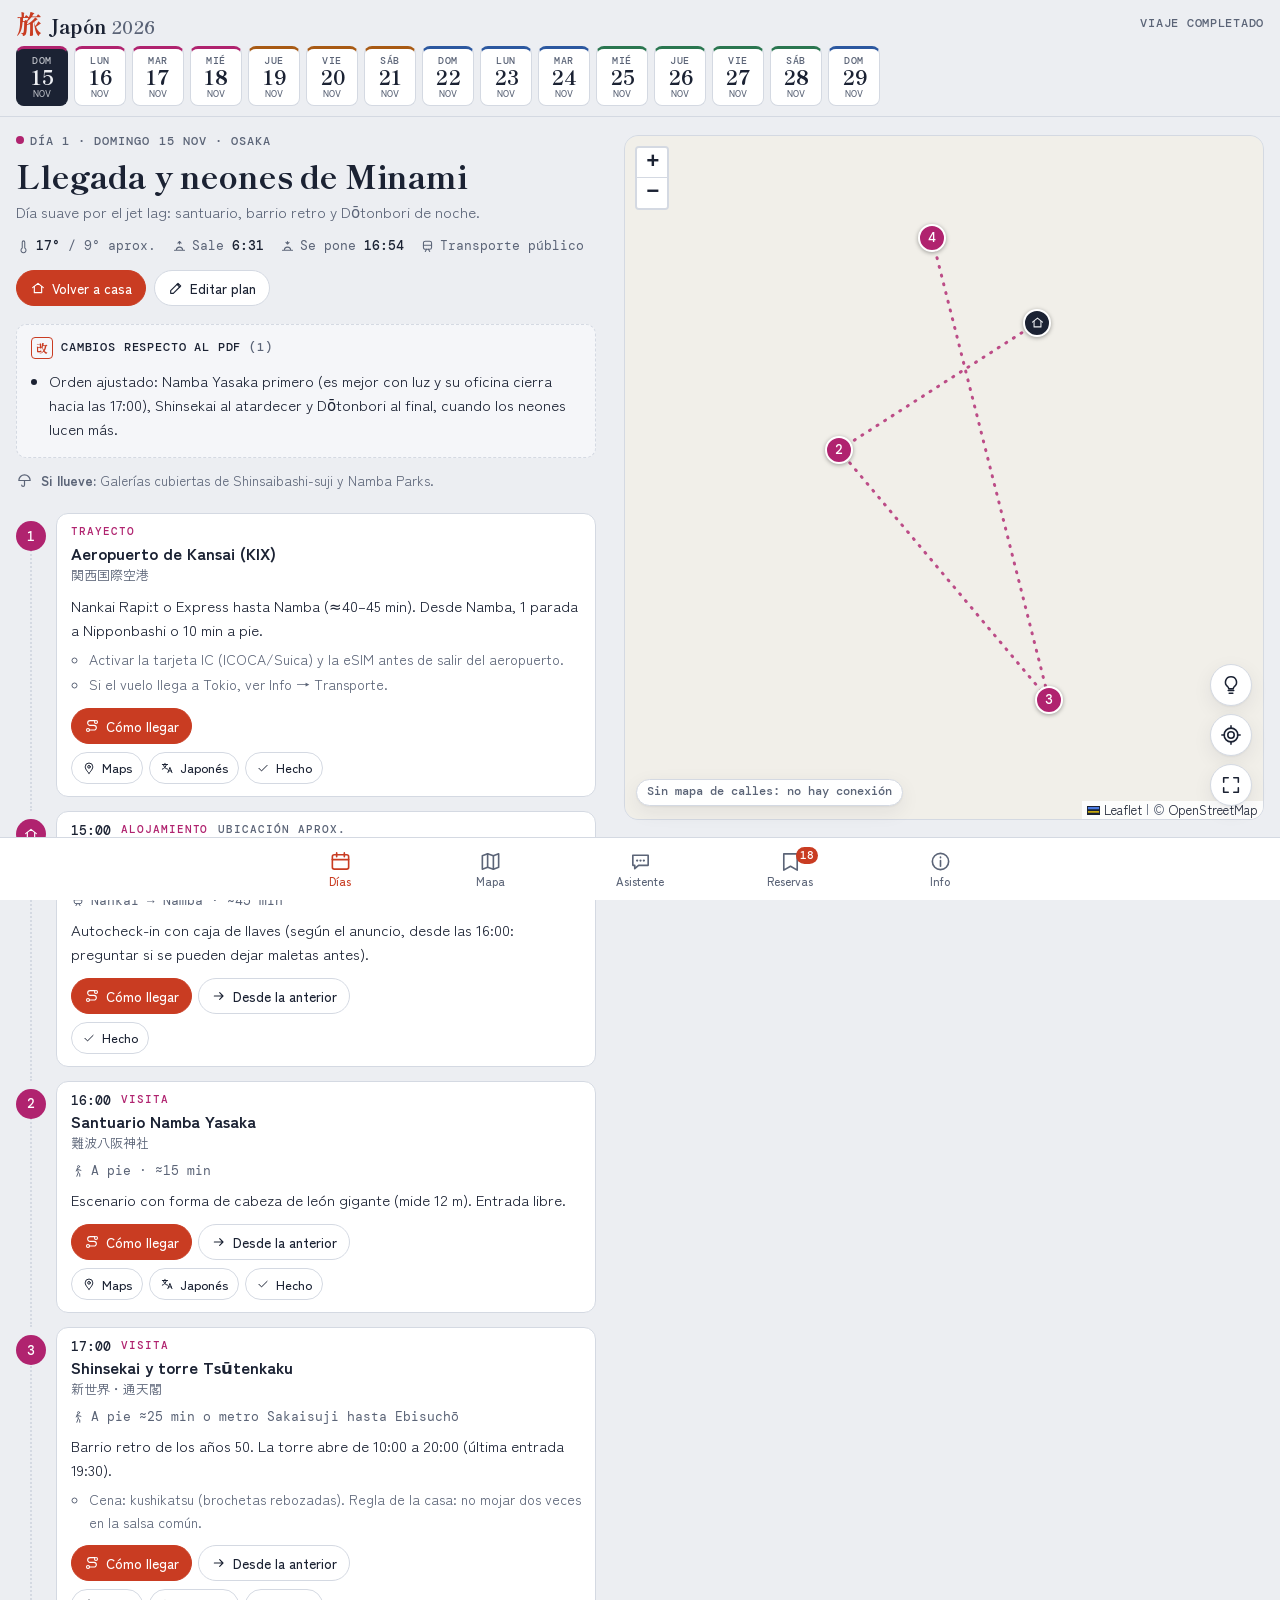
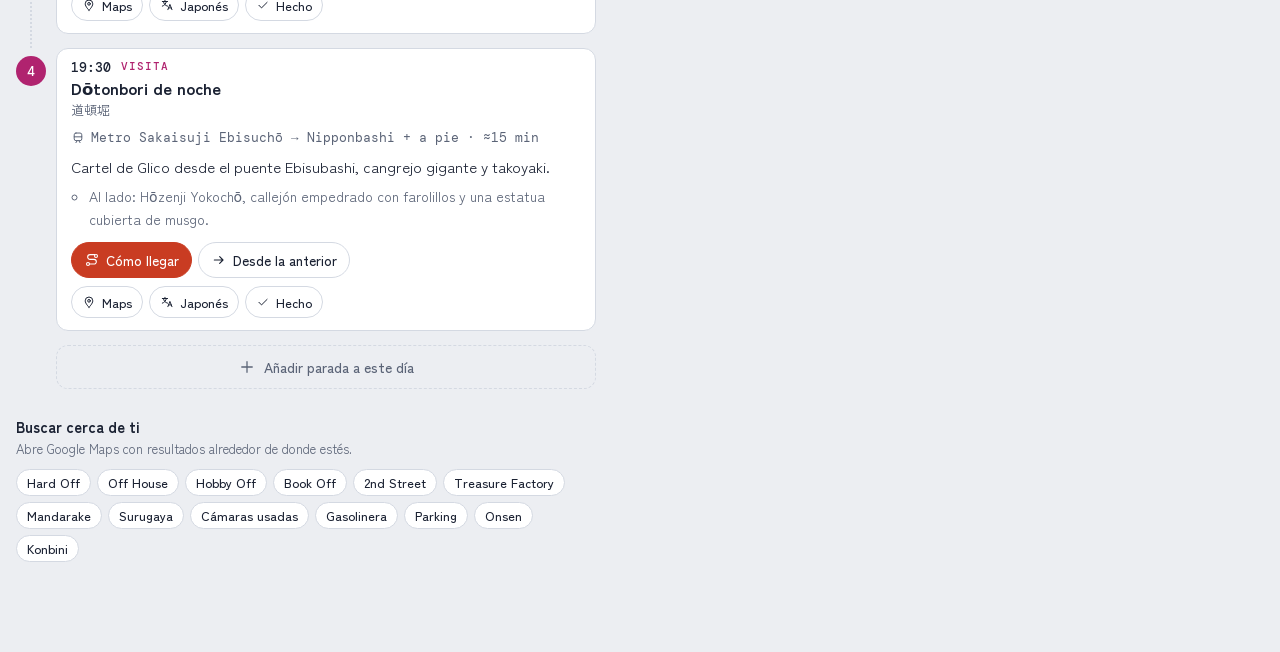
==== commit f292fbb3: "Asistente con IA y conversor de divisas en la app del viaje - Nueva pestaña «Asistente»: conversor y" ====
--- a/japon/index.html
+++ b/japon/index.html
@@ -76,6 +76,57 @@
       </div>
     </section>
 
+    <section class="view view--list" id="view-ia" hidden aria-labelledby="ia-title">
+      <div class="page page--ai">
+        <h1 class="page__title" id="ia-title">Asistente</h1>
+        <p class="page__lead">Cambio de moneda al momento y una IA para traducir carteles, menús y etiquetas, valorar precios o resolver dudas del viaje.</p>
+
+        <section class="fx" aria-labelledby="fx-title">
+          <h2 class="fx__title" id="fx-title">Yenes y euros</h2>
+          <div class="fx__row">
+            <label class="fx__field" for="fx-yen"><span>Yenes</span>
+              <span class="fx__box"><input id="fx-yen" inputmode="decimal" autocomplete="off" placeholder="1.000" /><b aria-hidden="true">¥</b></span>
+            </label>
+            <span class="fx__eq" aria-hidden="true">=</span>
+            <label class="fx__field" for="fx-eur"><span>Euros</span>
+              <span class="fx__box"><input id="fx-eur" inputmode="decimal" autocomplete="off" placeholder="5,56" /><b aria-hidden="true">€</b></span>
+            </label>
+          </div>
+          <p class="fx__tax" id="fx-tax">Si la etiqueta pone 税抜 (sin IVA), aquí verás el precio final con el 10 %.</p>
+          <div class="fx__chips" id="fx-chips"></div>
+          <p class="fx__rate"><label for="fx-rate">Tipo: 1 € =</label> <input id="fx-rate" inputmode="decimal" autocomplete="off" /> ¥ <span>· orientativo (sept. 2026); pon el de tu banco o tarjeta.</span></p>
+        </section>
+
+        <section class="ai" aria-labelledby="ai-title">
+          <h2 id="ai-title">Pregunta a la IA</h2>
+          <p class="ai__loading" id="ai-loading">Conectando con Claude…</p>
+          <div class="ai__off" id="ai-off" hidden></div>
+          <div id="ai-on" hidden>
+            <div class="ai__chips" id="ai-chips"></div>
+            <ol class="chat" id="chat" aria-live="polite"></ol>
+            <form class="composer" id="composer" novalidate>
+              <div class="composer__img" id="composer-img" hidden>
+                <img id="composer-img-prev" alt="Foto adjunta" />
+                <span>Foto lista para enviar</span>
+                <button class="btn btn--sm" type="button" id="composer-img-x">Quitar</button>
+              </div>
+              <label class="sr" for="ai-input">Tu pregunta</label>
+              <textarea id="ai-input" rows="2" placeholder="Escribe tu pregunta o adjunta una foto…"></textarea>
+              <div class="composer__row">
+                <label class="btn btn--sm composer__photo" id="ai-photo-btn" hidden>
+                  <svg viewBox="0 0 24 24" aria-hidden="true"><rect x="3.5" y="7" width="17" height="12" rx="2"/><circle cx="12" cy="13" r="3.5"/><path d="M8.5 7l1.5-2.5h4L15.5 7"/></svg>Foto
+                  <input type="file" id="ai-photo" accept="image/*" class="sr" />
+                </label>
+                <button class="btn btn--sm" type="button" id="ai-clear">Borrar chat</button>
+                <button class="btn" type="button" id="ai-stop" hidden>Parar</button>
+                <button class="btn btn--primary composer__send" type="submit" id="ai-send">Enviar</button>
+              </div>
+            </form>
+          </div>
+        </section>
+      </div>
+    </section>
+
     <section class="view view--list" id="view-info" hidden aria-labelledby="info-title">
       <div class="page" id="info"></div>
     </section>
@@ -89,6 +140,10 @@
     <a class="tab" href="#mapa" data-tab="mapa">
       <svg viewBox="0 0 24 24" aria-hidden="true"><path d="M9 4 3.5 6v14L9 18l6 2 5.5-2V4L15 6z"/><path d="M9 4v14M15 6v14"/></svg>
       <span>Mapa</span>
+    </a>
+    <a class="tab" href="#ia" data-tab="ia">
+      <svg viewBox="0 0 24 24" aria-hidden="true"><path d="M4 5.5h16v10.5H10l-4 3.5v-3.5H4z"/><path d="M8.5 11h.01M12 11h.01M15.5 11h.01" stroke-width="2.4"/></svg>
+      <span>Asistente</span>
     </a>
     <a class="tab" href="#reservas" data-tab="reservas">
       <svg viewBox="0 0 24 24" aria-hidden="true"><path d="M5 4h14v17l-7-4-7 4z"/></svg>
--- a/japon/styles.css
+++ b/japon/styles.css
@@ -762,7 +762,7 @@
   bottom: 0;
   z-index: 1000;
   display: grid;
-  grid-template-columns: repeat(4, 1fr);
+  grid-template-columns: repeat(5, 1fr);
   background: var(--surface);
   border-top: 1px solid var(--line);
   padding-bottom: env(safe-area-inset-bottom, 0px);
@@ -1065,6 +1065,166 @@
   font: 400 12px/1.45 var(--f-mono);
   resize: vertical;
 }
+
+/* ── Asistente: divisas e IA ─────────────────────────────── */
+.fx {
+  margin-top: 18px;
+  padding: 14px;
+  border-radius: 14px;
+  border: 1px solid var(--line);
+  background: var(--surface);
+  display: grid;
+  gap: 10px;
+}
+.page .fx__title { margin: 0; font: 800 18px/1.3 var(--f-display); }
+.fx__row { display: grid; grid-template-columns: minmax(0, 1fr) auto minmax(0, 1fr); align-items: end; gap: 8px; }
+.fx__field { display: grid; gap: 4px; min-width: 0; }
+.fx__field > span:first-child { font: 500 11px/1.2 var(--f-mono); letter-spacing: .08em; text-transform: uppercase; color: var(--muted); }
+.fx__box {
+  display: flex;
+  align-items: center;
+  gap: 6px;
+  padding: 0 10px;
+  border-radius: 10px;
+  border: 1px solid var(--line);
+  background: var(--surface-2);
+}
+.fx__box:focus-within { border-color: var(--ink); }
+.fx__box input {
+  flex: 1 1 auto;
+  min-width: 0;
+  width: 100%;
+  height: 48px;
+  border: 0;
+  outline: none;
+  background: transparent;
+  color: var(--ink);
+  font: 500 22px/1 var(--f-mono);
+  font-variant-numeric: tabular-nums;
+}
+.fx__box b { font: 500 18px/1 var(--f-mono); color: var(--muted); }
+.fx__eq { padding-bottom: 12px; font: 500 20px/1 var(--f-mono); color: var(--muted); }
+.fx__tax { margin: 0; font-size: 13.5px; color: var(--muted); }
+.fx__tax b { color: var(--ink); font-weight: 700; font-variant-numeric: tabular-nums; }
+.fx__chips { display: flex; flex-wrap: wrap; gap: 6px; }
+.fx__chips .chip { font-variant-numeric: tabular-nums; }
+.fx__chips .chip span { color: var(--muted); font-weight: 400; }
+.fx__rate { margin: 0; font-size: 13px; color: var(--muted); }
+.fx__rate input {
+  width: 72px;
+  height: 32px;
+  padding: 0 8px;
+  margin-inline: 4px;
+  border-radius: 8px;
+  border: 1px solid var(--line);
+  background: var(--surface-2);
+  color: var(--ink);
+  font: 500 14px/1 var(--f-mono);
+}
+
+.ai { margin-top: 8px; }
+.ai__loading { color: var(--muted); }
+.ai__off {
+  display: grid;
+  gap: 10px;
+  justify-items: start;
+  padding: 14px;
+  border-radius: 14px;
+  border: 1px dashed var(--line);
+  background: var(--surface-2);
+}
+.ai__off p { margin: 0; max-width: 62ch; }
+.ai__hint { font-size: 13px; color: var(--muted); }
+.ai__chips { display: flex; flex-wrap: wrap; gap: 6px; }
+.chat { list-style: none; margin: 14px 0; padding: 0; display: grid; gap: 10px; }
+.chat__empty { color: var(--muted); font-size: 14px; }
+.chat__empty p { margin: 0 0 4px; }
+.chat__empty ul { margin: 0; padding-left: 18px; }
+.msg {
+  max-width: min(92%, 640px);
+  min-width: 0;
+  padding: 10px 13px;
+  border-radius: 14px;
+  font-size: 15px;
+  line-height: 1.55;
+  overflow-wrap: anywhere;
+}
+.msg p { margin: 0 0 6px; }
+.msg p:last-child { margin-bottom: 0; }
+.msg ul, .msg ol { margin: 0 0 6px; padding-left: 20px; }
+.msg li { margin: 2px 0; }
+.msg code { font: 400 13px/1.4 var(--f-mono); background: var(--surface-2); padding: 1px 4px; border-radius: 4px; }
+.msg__h { font-weight: 700; }
+.msg--me {
+  justify-self: end;
+  background: var(--ink);
+  color: var(--bg);
+  border-bottom-right-radius: 4px;
+}
+.msg--ai {
+  justify-self: start;
+  background: var(--surface);
+  border: 1px solid var(--line);
+  border-bottom-left-radius: 4px;
+}
+.msg--err { background: var(--surface-2); }
+.msg__img {
+  display: inline-block;
+  margin-bottom: 4px;
+  font: 500 11px/1.2 var(--f-mono);
+  letter-spacing: .06em;
+  text-transform: uppercase;
+  opacity: .75;
+}
+.msg__note { font-size: 13px; color: var(--shu); }
+.msg__thinking { color: var(--muted); }
+.msg__thinking::after { content: '…'; }
+@media (prefers-reduced-motion: no-preference) {
+  .msg__thinking::after { display: inline-block; width: 1.2em; text-align: left; animation: dots 1.2s steps(4, end) infinite; overflow: hidden; vertical-align: bottom; }
+  @keyframes dots { from { width: 0; } to { width: 1.2em; } }
+}
+.big {
+  display: inline-block;
+  margin-left: 4px;
+  padding: 1px 8px;
+  border-radius: 999px;
+  border: 1px solid var(--line);
+  background: var(--surface-2);
+  color: var(--ink);
+  font: 500 11px/1.6 var(--f-mono);
+  vertical-align: 1px;
+  cursor: pointer;
+}
+.composer {
+  position: sticky;
+  bottom: calc(var(--tab-h) + env(safe-area-inset-bottom, 0px) + 10px);
+  display: grid;
+  gap: 8px;
+  padding: 10px;
+  border-radius: 14px;
+  border: 1px solid var(--line);
+  background: var(--surface);
+  box-shadow: var(--shadow);
+}
+.composer textarea {
+  width: 100%;
+  min-width: 0;
+  min-height: 46px;
+  max-height: 160px;
+  padding: 4px 4px;
+  border: 0;
+  outline: none;
+  resize: vertical;
+  background: transparent;
+  color: var(--ink);
+  font: 400 15.5px/1.45 var(--f-body);
+}
+.composer__row { display: flex; flex-wrap: wrap; align-items: center; gap: 6px; }
+.composer__send { margin-left: auto; }
+.composer__photo { cursor: pointer; position: relative; }
+.composer__img { display: flex; align-items: center; gap: 10px; font-size: 13px; color: var(--muted); }
+.composer__img img { width: 56px; height: 56px; object-fit: cover; border-radius: 8px; border: 1px solid var(--line); }
+.composer__img .btn { margin-left: auto; }
 
 /* ── Escritorio ───────────────────────────────────────────── */
 @media (min-width: 960px) {
@@ -1088,6 +1248,6 @@
   .day-map-wrap .map-tools { right: calc(var(--gutter-r) + 12px); bottom: 32px; }
   .day-map-wrap .map-offline { left: 12px; bottom: 32px; }
   .day-body { order: 1; padding-right: 28px; }
-  .tabbar { grid-template-columns: repeat(4, minmax(0, 150px)); justify-content: center; }
+  .tabbar { grid-template-columns: repeat(5, minmax(0, 150px)); justify-content: center; }
   .sheet--add { margin: auto; border-radius: 18px; max-height: 84vh; }
 }
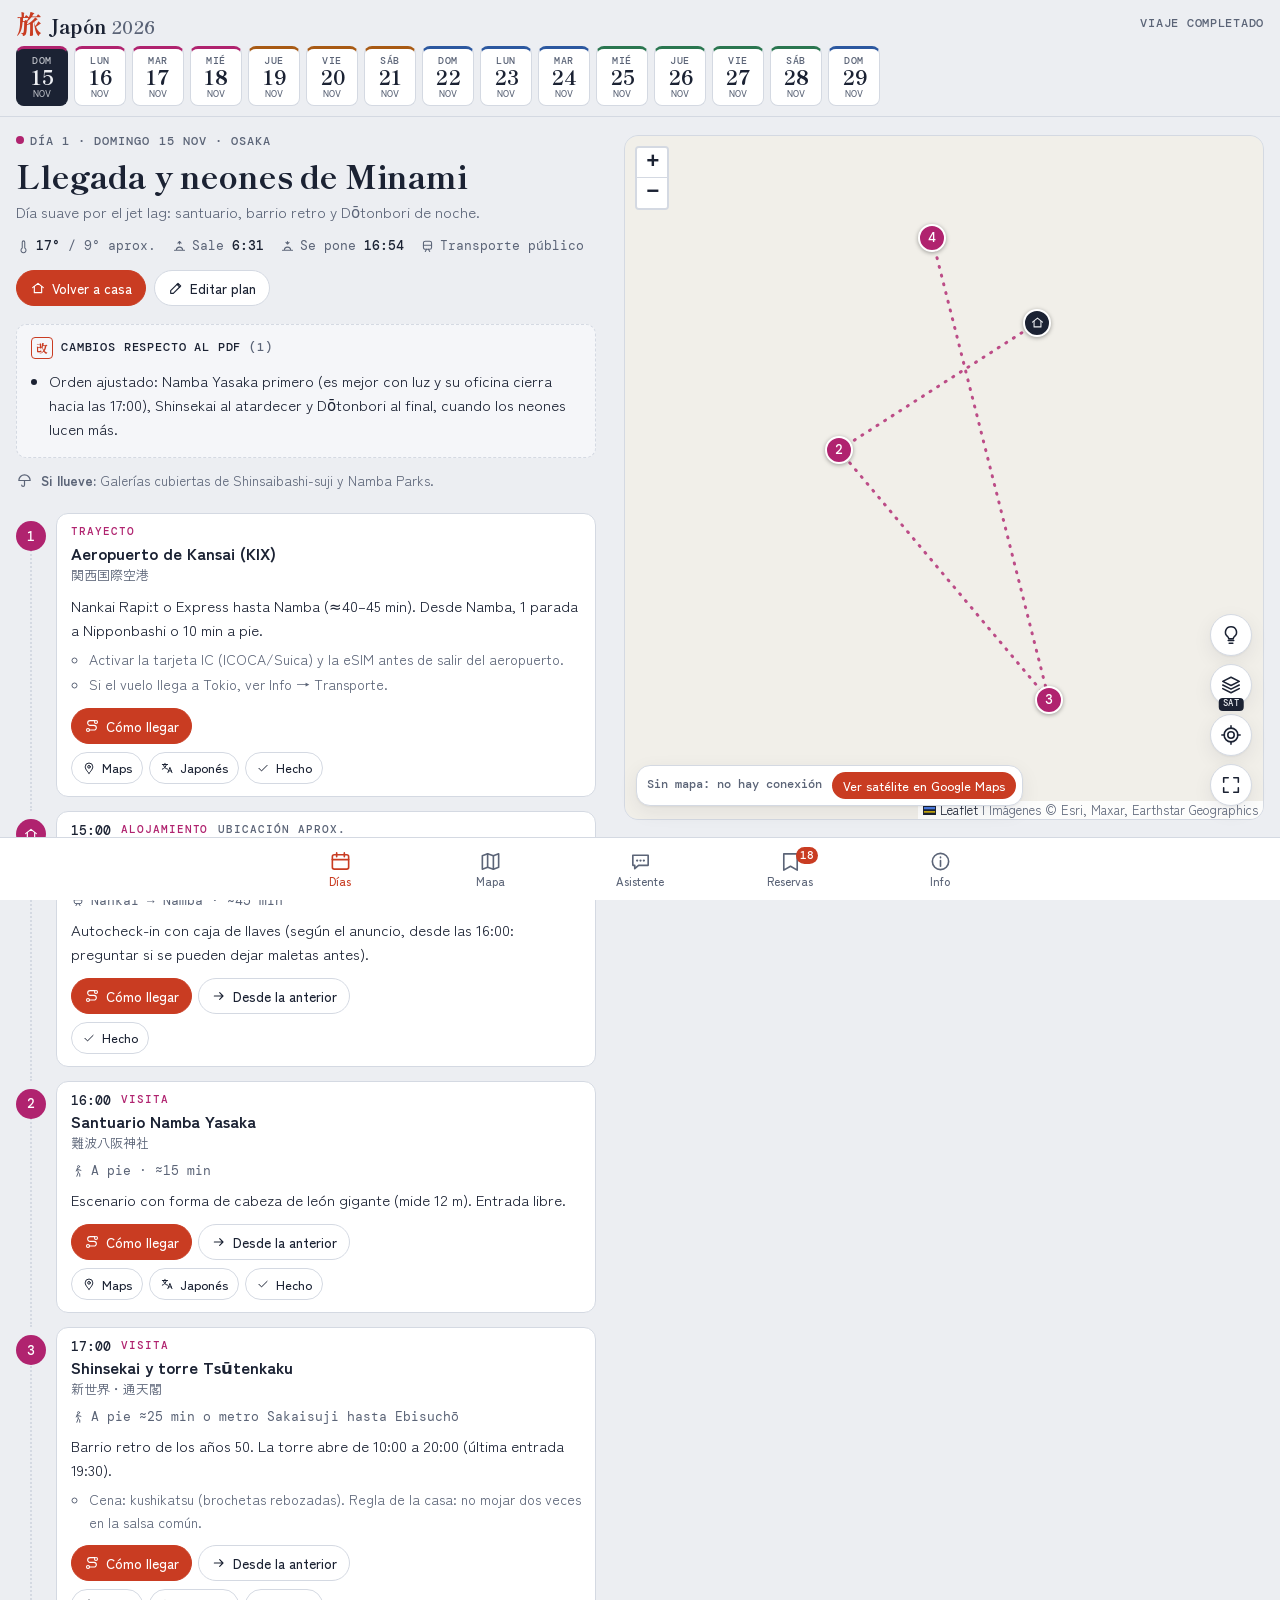
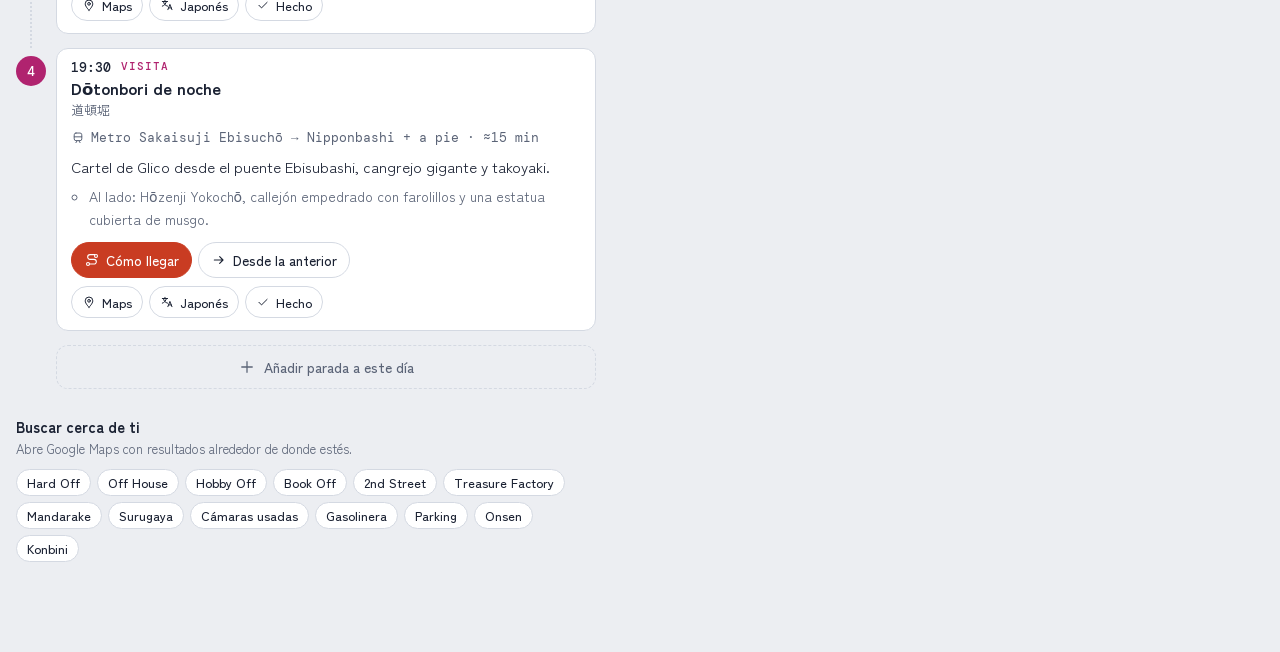
==== commit 8aa407fc: "Vista de satélite en los mapas de la app del viaje - Mapa base por defecto en satélite (Esri World I" ====
--- a/japon/index.html
+++ b/japon/index.html
@@ -42,6 +42,9 @@
             <button class="tool" type="button" id="btn-ideas" aria-label="Mostrar ideas cerca de este día" aria-pressed="false">
               <svg viewBox="0 0 24 24" aria-hidden="true"><path d="M9 18h6M10 21h4M12 3a6 6 0 0 0-3.5 10.9c.6.5 1 1.2 1 2.1h5c0-.9.4-1.6 1-2.1A6 6 0 0 0 12 3z"/></svg>
             </button>
+            <button class="tool tool--layer" type="button" id="btn-layer" aria-label="Cambiar entre satélite y mapa de calles" aria-pressed="true">
+              <svg viewBox="0 0 24 24" aria-hidden="true"><path d="M12 3.5 21 8l-9 4.5L3 8z"/><path d="M3 12l9 4.5 9-4.5M3 16l9 4.5 9-4.5"/></svg><span class="tool__tag" data-layer-tag>SAT</span>
+            </button>
             <button class="tool" type="button" id="btn-locate" aria-label="Mostrar mi ubicación">
               <svg viewBox="0 0 24 24" aria-hidden="true"><circle cx="12" cy="12" r="3.5"/><path d="M12 2v3M12 19v3M2 12h3M19 12h3"/><circle cx="12" cy="12" r="7.5" fill="none"/></svg>
             </button>
@@ -49,7 +52,7 @@
               <svg viewBox="0 0 24 24" aria-hidden="true"><path d="M4 9V4h5M20 9V4h-5M4 15v5h5M20 15v5h-5"/></svg>
             </button>
           </div>
-          <p class="map-offline" id="daymap-offline" hidden>Sin mapa de calles: no hay conexión</p>
+          <p class="map-offline" id="daymap-offline" hidden><span class="map-offline__msg">Sin mapa: no hay conexión</span> <a class="map-offline__link" data-gmaps-sat target="_blank" rel="noopener" href="https://www.google.com/maps">Ver satélite en Google Maps</a></p>
         </div>
         <div class="day-body" id="day-body"></div>
       </div>
@@ -60,11 +63,14 @@
         <div class="map map--full" id="tripmap" role="region" aria-label="Mapa del viaje completo"></div>
         <div class="legend" id="legend"></div>
         <div class="map-tools map-tools--overview">
+          <button class="tool tool--layer" type="button" id="btn-layer-2" aria-label="Cambiar entre satélite y mapa de calles" aria-pressed="true">
+            <svg viewBox="0 0 24 24" aria-hidden="true"><path d="M12 3.5 21 8l-9 4.5L3 8z"/><path d="M3 12l9 4.5 9-4.5M3 16l9 4.5 9-4.5"/></svg><span class="tool__tag" data-layer-tag>SAT</span>
+          </button>
           <button class="tool" type="button" id="btn-locate-2" aria-label="Mostrar mi ubicación">
             <svg viewBox="0 0 24 24" aria-hidden="true"><circle cx="12" cy="12" r="3.5"/><path d="M12 2v3M12 19v3M2 12h3M19 12h3"/><circle cx="12" cy="12" r="7.5" fill="none"/></svg>
           </button>
         </div>
-        <p class="map-offline" id="tripmap-offline" hidden>Sin mapa de calles: no hay conexión</p>
+        <p class="map-offline" id="tripmap-offline" hidden><span class="map-offline__msg">Sin mapa: no hay conexión</span> <a class="map-offline__link" data-gmaps-sat target="_blank" rel="noopener" href="https://www.google.com/maps">Ver satélite en Google Maps</a></p>
       </div>
     </section>
 
--- a/japon/styles.css
+++ b/japon/styles.css
@@ -216,6 +216,19 @@
 }
 .tool svg { width: 22px; height: 22px; }
 .tool.is-on { color: var(--shu); border-color: var(--shu); }
+.tool--layer { position: relative; }
+.tool__tag {
+  position: absolute;
+  bottom: -6px;
+  left: 50%;
+  transform: translateX(-50%);
+  padding: 2px 4px;
+  border-radius: 4px;
+  background: var(--ink);
+  color: var(--bg);
+  font: 500 8.5px/1 var(--f-mono);
+  letter-spacing: .06em;
+}
 .map-offline {
   position: absolute;
   left: var(--gutter-l);
@@ -223,13 +236,26 @@
   max-width: calc(100% - var(--gutter-l) - var(--gutter-r) - 56px);
   margin: 0;
   z-index: 500;
-  padding: 5px 10px;
-  border-radius: 999px;
+  display: flex;
+  flex-wrap: wrap;
+  align-items: center;
+  gap: 6px 10px;
+  padding: 6px 6px 6px 10px;
+  border-radius: 14px;
   background: var(--surface);
   border: 1px solid var(--line);
   font: 500 11.5px/1.3 var(--f-mono);
   color: var(--muted);
   box-shadow: var(--shadow);
+}
+.map-offline__link {
+  padding: 6px 11px;
+  border-radius: 999px;
+  background: var(--shu);
+  color: var(--shu-ink);
+  font: 500 12.5px/1.2 var(--f-body);
+  text-decoration: none;
+  white-space: nowrap;
 }
 
 .day-body {
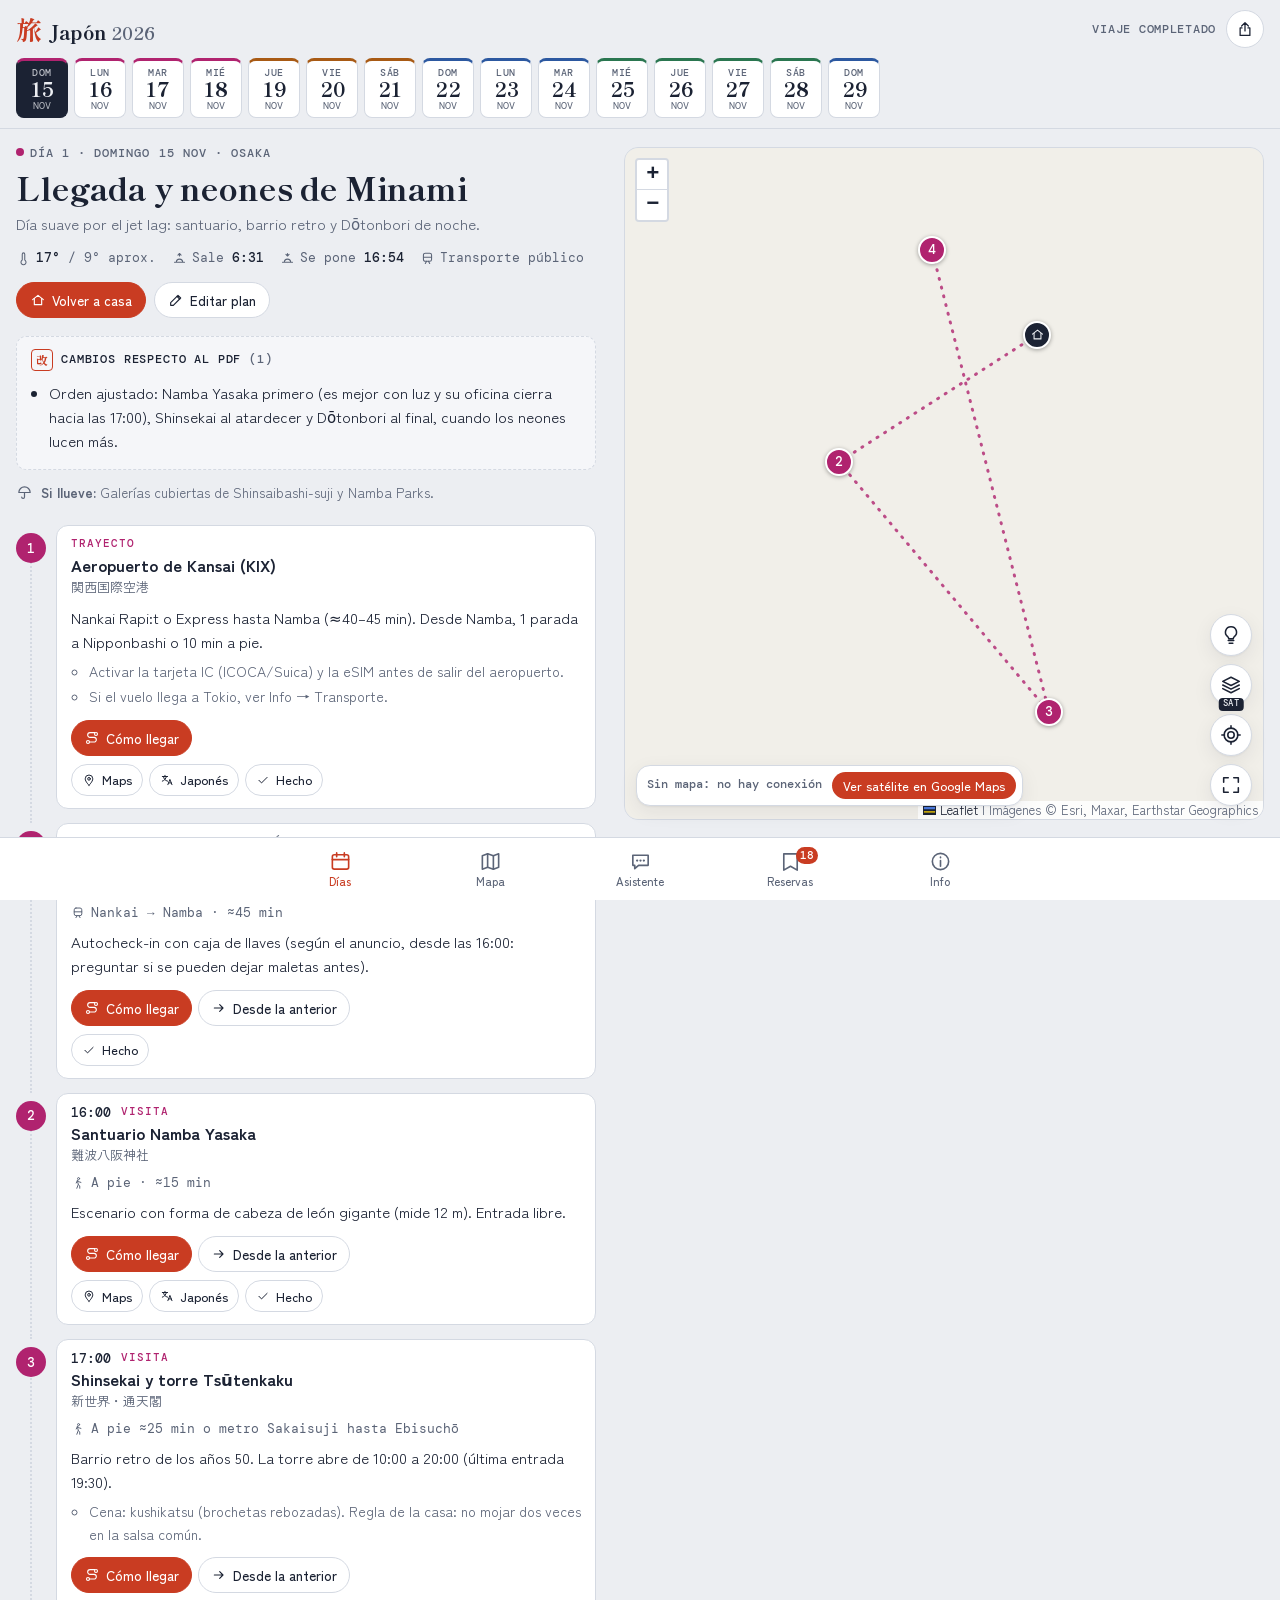
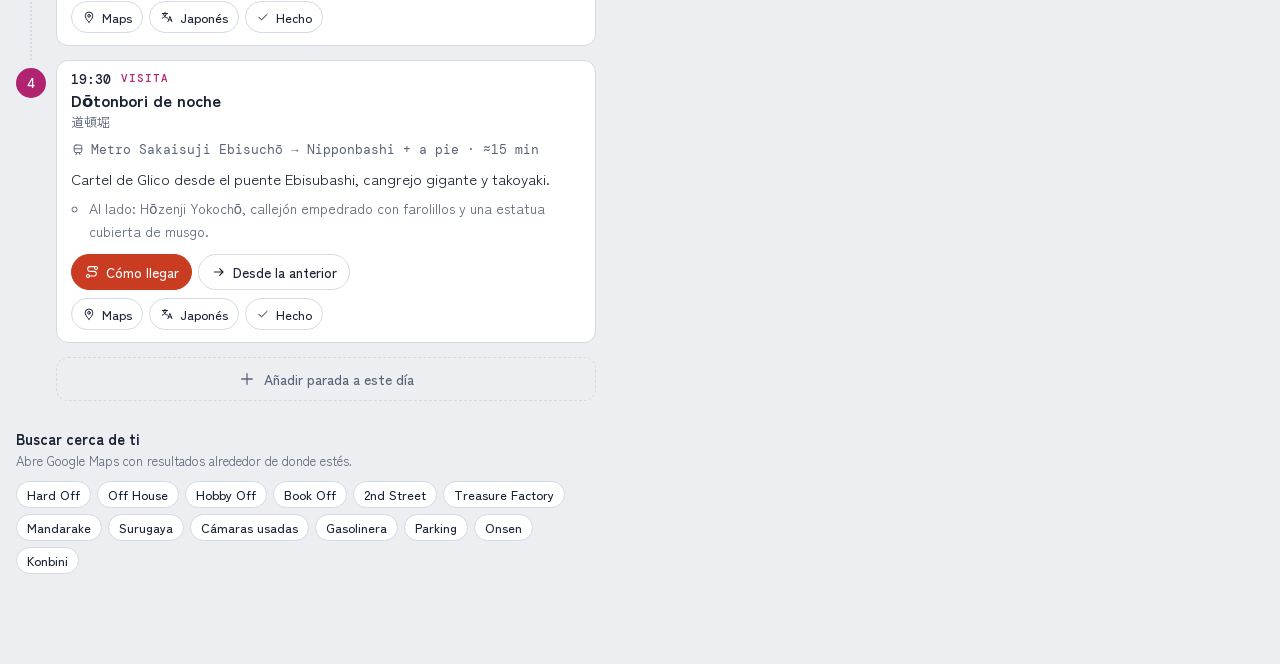
==== commit 5005a774: "Compartir la app y el plan por enlace - Botón «Compartir» en la cabecera: comparte el enlace público" ====
--- a/japon/index.html
+++ b/japon/index.html
@@ -24,7 +24,12 @@
         <span class="brand__kanji" aria-hidden="true">旅</span>
         <span class="brand__text">Japón <span class="brand__year">2026</span></span>
       </a>
-      <p class="status" id="status" aria-live="polite"></p>
+      <div class="topbar__end">
+        <p class="status" id="status" aria-live="polite"></p>
+        <button class="tool tool--sm" type="button" id="btn-share" aria-label="Compartir la app">
+          <svg viewBox="0 0 24 24" aria-hidden="true"><path d="M12 14.5V3.5M7.5 8 12 3.5 16.5 8"/><path d="M8 10.5H5.5v10h13v-10H16"/></svg>
+        </button>
+      </div>
     </div>
     <nav class="daystrip" id="daystrip" aria-label="Días del viaje"></nav>
   </header>
@@ -224,6 +229,49 @@
     </div>
   </dialog>
 
+  <dialog class="sheet sheet--add" id="share-sheet" aria-labelledby="share-title">
+    <div class="add">
+      <div class="add__head">
+        <h2 class="add__title" id="share-title">Compartir</h2>
+        <button class="tool tool--sm" type="button" data-close-dialog="share-sheet" aria-label="Cerrar">
+          <svg viewBox="0 0 24 24" aria-hidden="true"><path d="M6 6l12 12M18 6 6 18"/></svg>
+        </button>
+      </div>
+      <p class="share__lead">Cualquiera con el enlace puede abrir la app en el móvil o el ordenador, sin cuenta y sin instalar nada.</p>
+      <section class="share-opt" aria-labelledby="share-app-title">
+        <h3 id="share-app-title">La app</h3>
+        <p>El itinerario tal como está publicado.</p>
+        <input class="share-url" id="share-url-app" readonly aria-label="Enlace de la app" />
+        <div class="lodge__row">
+          <button class="btn btn--primary" type="button" data-share="app">Compartir</button>
+          <button class="btn" type="button" data-copy="app">Copiar enlace</button>
+        </div>
+      </section>
+      <section class="share-opt" id="share-opt-plan" aria-labelledby="share-plan-title" hidden>
+        <h3 id="share-plan-title">La app con tu plan</h3>
+        <p id="share-plan-desc"></p>
+        <input class="share-url" id="share-url-plan" readonly aria-label="Enlace con tu plan" />
+        <div class="lodge__row">
+          <button class="btn btn--primary" type="button" data-share="plan">Compartir</button>
+          <button class="btn" type="button" data-copy="plan">Copiar enlace</button>
+        </div>
+      </section>
+      <p class="add-form__hint">El chat con IA solo funciona en la versión de Claude. Para compartir esa versión, ábrela en Claude y usa su menú ··· → Compartir; quien la abra necesita cuenta de Claude.</p>
+    </div>
+  </dialog>
+
+  <dialog class="sheet" id="incoming-sheet" aria-labelledby="incoming-title">
+    <div class="sheet__inner sheet__inner--left">
+      <p class="sheet__eyebrow">Plan compartido</p>
+      <h2 class="add__title" id="incoming-title">Te han pasado un plan</h2>
+      <p class="incoming__desc" id="incoming-desc"></p>
+      <div class="lodge__row">
+        <button class="btn btn--primary" type="button" id="incoming-load">Cargar este plan</button>
+        <button class="btn" type="button" data-close-dialog="incoming-sheet">Ahora no</button>
+      </div>
+    </div>
+  </dialog>
+
   <div class="toast" id="toast" role="status" aria-live="polite" hidden></div>
 
   <script src="vendor/leaflet/leaflet.js"></script>
--- a/japon/styles.css
+++ b/japon/styles.css
@@ -127,6 +127,8 @@
   text-align: right;
 }
 .status b { color: var(--ink); font-weight: 500; }
+.topbar__end { display: flex; align-items: center; gap: 10px; min-width: 0; }
+#btn-share { flex: 0 0 auto; }
 
 .daystrip {
   display: flex;
@@ -1251,6 +1253,33 @@
 .composer__img { display: flex; align-items: center; gap: 10px; font-size: 13px; color: var(--muted); }
 .composer__img img { width: 56px; height: 56px; object-fit: cover; border-radius: 8px; border: 1px solid var(--line); }
 .composer__img .btn { margin-left: auto; }
+
+/* ── Compartir ────────────────────────────────────────────── */
+.share__lead { margin: 0; color: var(--muted); font-size: 14px; }
+.share-opt {
+  display: grid;
+  gap: 8px;
+  padding: 12px 14px;
+  border-radius: 12px;
+  border: 1px solid var(--line);
+  background: var(--surface);
+}
+.share-opt h3 { margin: 0; font: 700 15.5px/1.3 var(--f-body); }
+.share-opt p { margin: 0; font-size: 13.5px; color: var(--muted); }
+.share-url {
+  width: 100%;
+  min-width: 0;
+  height: 38px;
+  padding: 0 10px;
+  border-radius: 8px;
+  border: 1px solid var(--line);
+  background: var(--surface-2);
+  color: var(--ink);
+  font: 400 12.5px/1 var(--f-mono);
+  text-overflow: ellipsis;
+}
+.sheet__inner--left { text-align: left; justify-items: start; }
+.incoming__desc { margin: 0; max-width: 52ch; }
 
 /* ── Escritorio ───────────────────────────────────────────── */
 @media (min-width: 960px) {
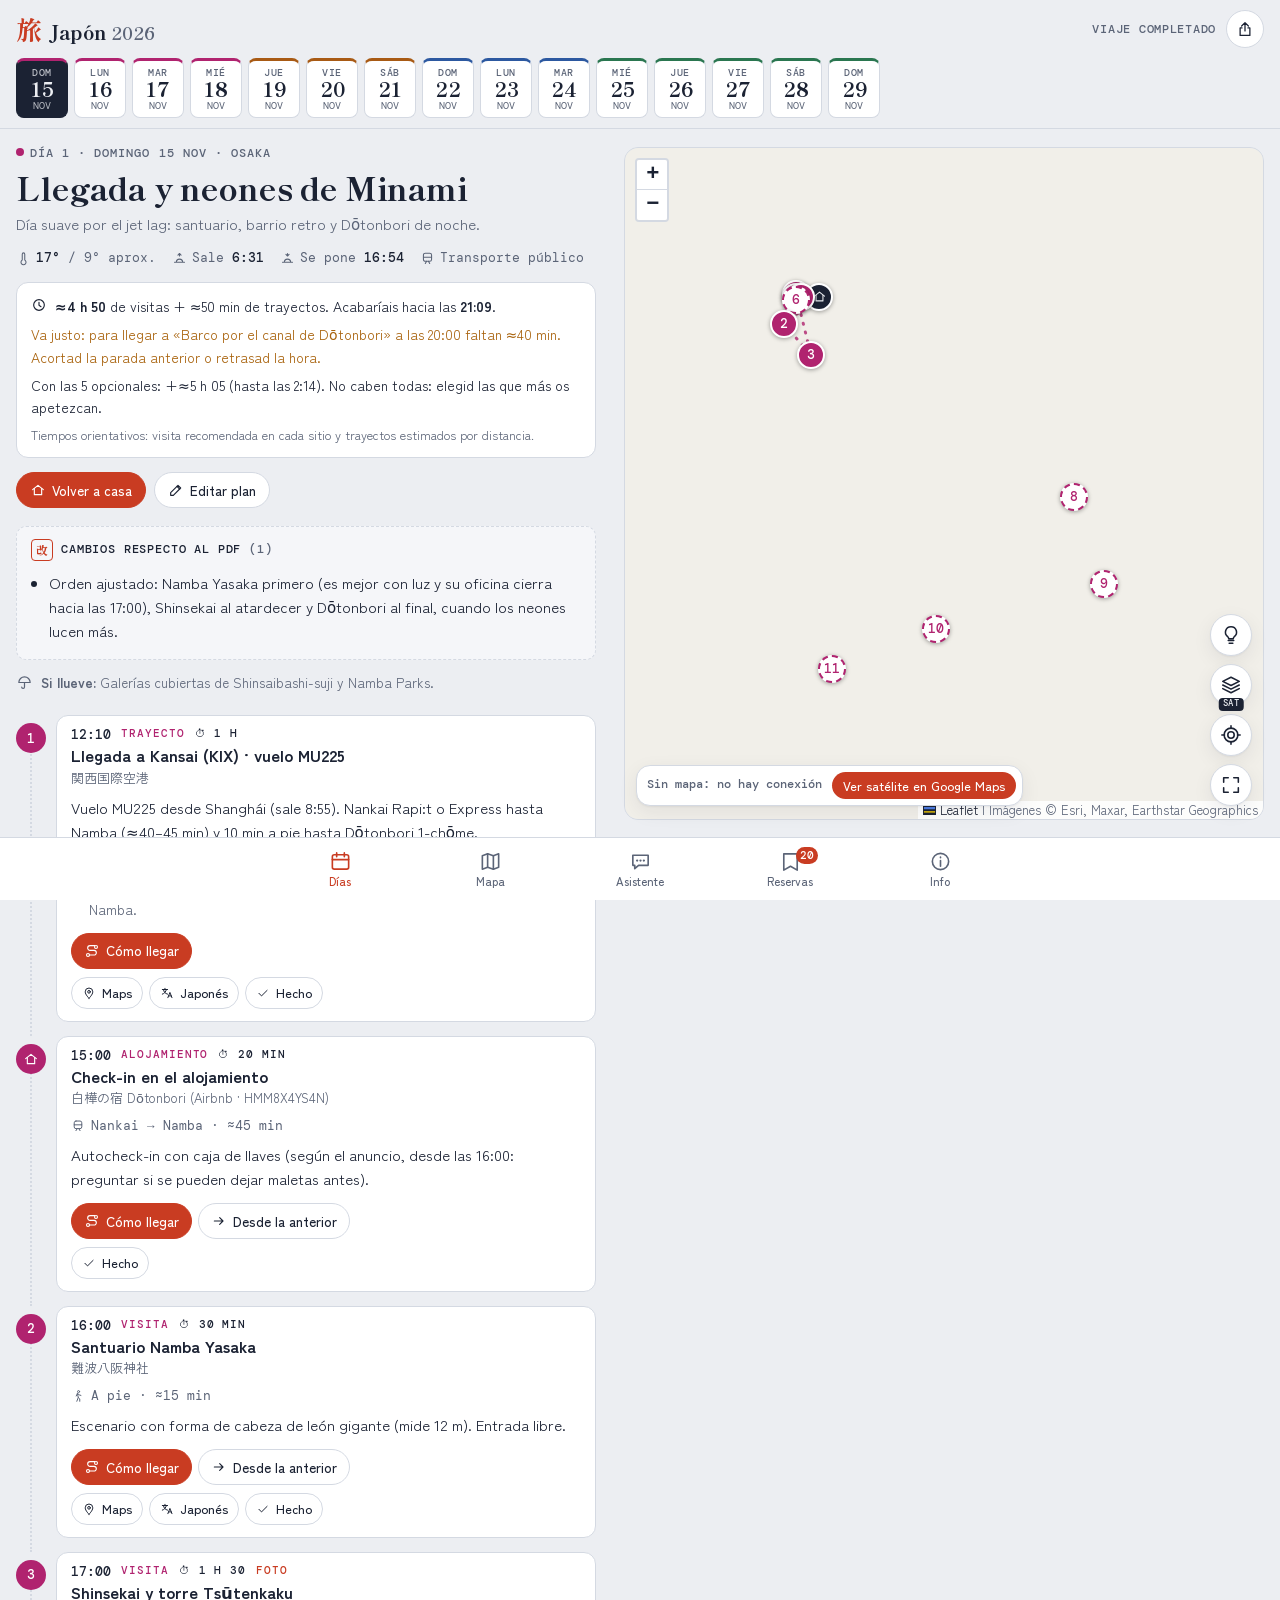
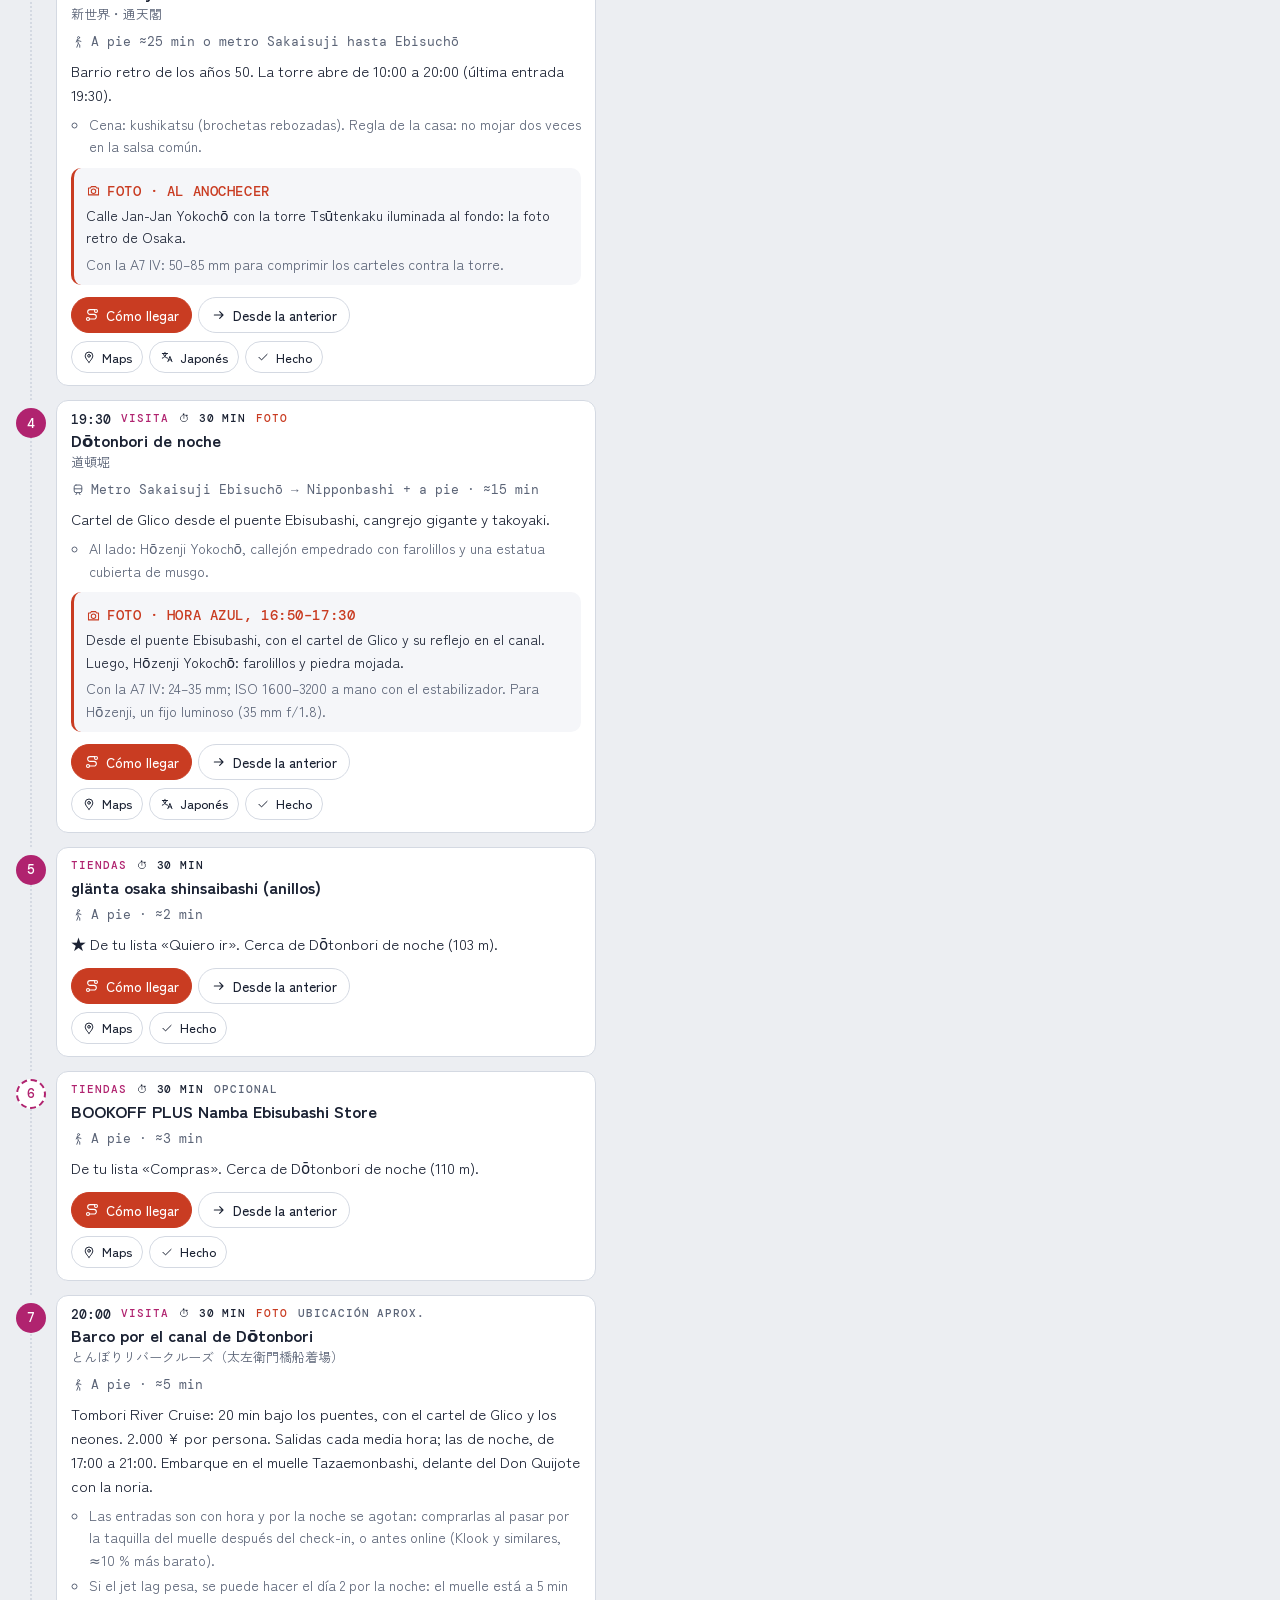
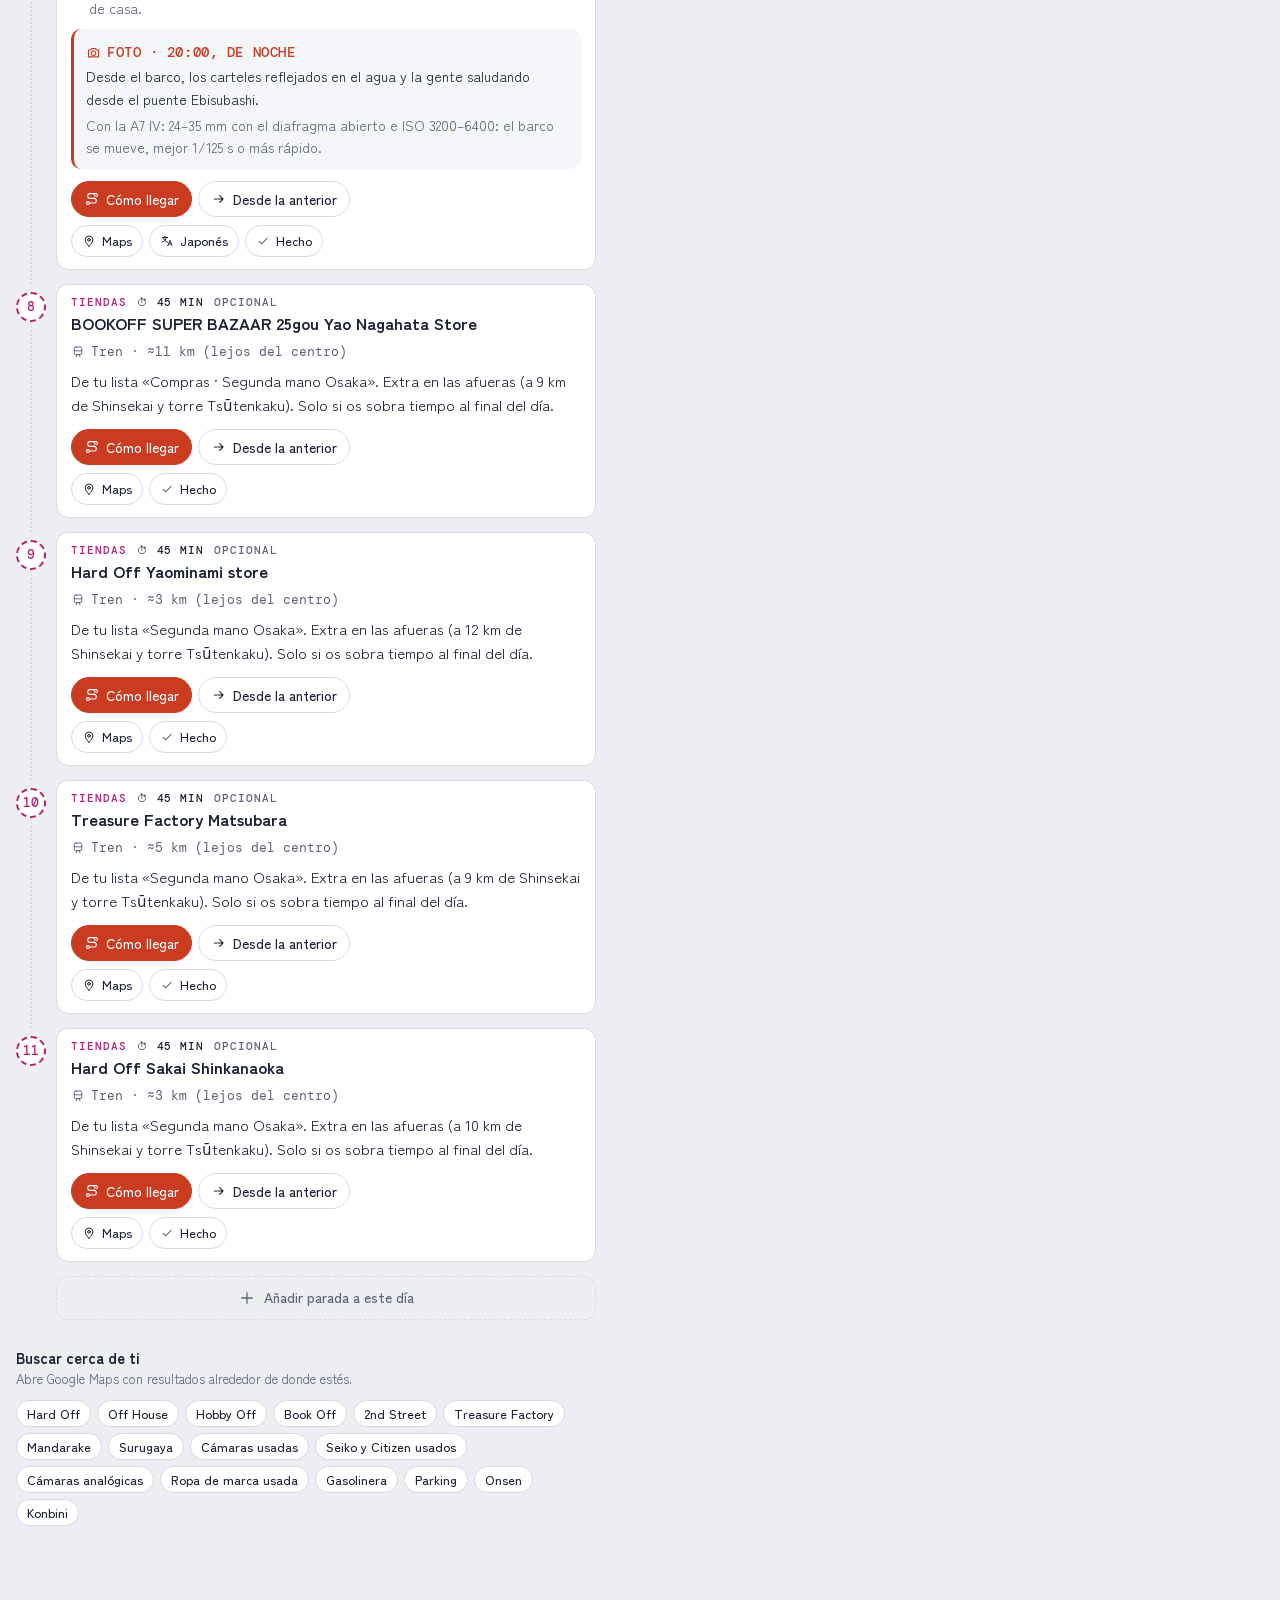
==== commit 4c90d8a5: "Japón v2: icono 旅, 10 ideas opcionales (relojes, JDM, amuletos) y prioridad en el selector Co-Author" ====
--- a/japon/index.html
+++ b/japon/index.html
@@ -5,10 +5,10 @@
   <meta name="viewport" content="width=device-width, initial-scale=1, viewport-fit=cover" />
   <title>Ruta Japón 2026</title>
   <meta name="description" content="Itinerario revisado del viaje a Japón (15–29 nov 2026) con mapas, rutas y reservas." />
-  <meta name="theme-color" content="#1b2233" />
+  <meta name="theme-color" content="#18243A" />
   <link rel="manifest" href="manifest.webmanifest" />
   <link rel="icon" href="icon.svg" type="image/svg+xml" />
-  <link rel="apple-touch-icon" href="icon-192.png" />
+  <link rel="apple-touch-icon" sizes="192x192" href="icon-192.png" />
   <meta name="apple-mobile-web-app-capable" content="yes" />
   <meta name="apple-mobile-web-app-status-bar-style" content="black-translucent" />
   <link rel="preconnect" href="https://fonts.googleapis.com" />
--- a/japon/styles.css
+++ b/japon/styles.css
@@ -438,6 +438,21 @@
 .stop__note { margin: 8px 0 0; max-width: 68ch; }
 .stop__tips { margin: 6px 0 0; padding-left: 18px; font-size: 14px; color: var(--muted); }
 .stop__tips li { margin: 3px 0; }
+.dayplan { margin: 14px 0 0; padding: 12px 14px; border-radius: 12px; background: var(--surface); border: 1px solid var(--line); font-size: 14px; }
+.dayplan p { margin: 0; }
+.dayplan p + p { margin-top: 6px; }
+.dayplan__main { display: flex; gap: 8px; align-items: flex-start; }
+.dayplan__main svg { width: 16px; height: 16px; flex: 0 0 auto; margin-top: 2px; }
+.dayplan__ok { color: var(--ok); }
+.dayplan__warn { color: var(--warn); }
+.dayplan__fine { color: var(--muted); font-size: 12.5px; }
+.stop__kind .tag--dur { color: var(--ink); }
+.photo { margin: 10px 0 0; padding: 10px 12px; border-radius: 10px; background: var(--surface-2); border-left: 3px solid var(--shu); max-width: 68ch; }
+.photo__h { margin: 0; display: flex; align-items: center; gap: 6px; font: 500 12px/1.3 var(--f-mono); letter-spacing: .04em; text-transform: uppercase; color: var(--shu); }
+.photo__h svg { width: 15px; height: 15px; flex: 0 0 auto; }
+.photo p { margin: 4px 0 0; font-size: 14px; }
+.photo .photo__lens { color: var(--muted); }
+.stop__kind .tag--photo { color: var(--shu); }
 .shops { display: flex; flex-wrap: wrap; gap: 6px; margin: 10px 0 0; padding: 0; list-style: none; }
 .shops a {
   display: inline-flex;
